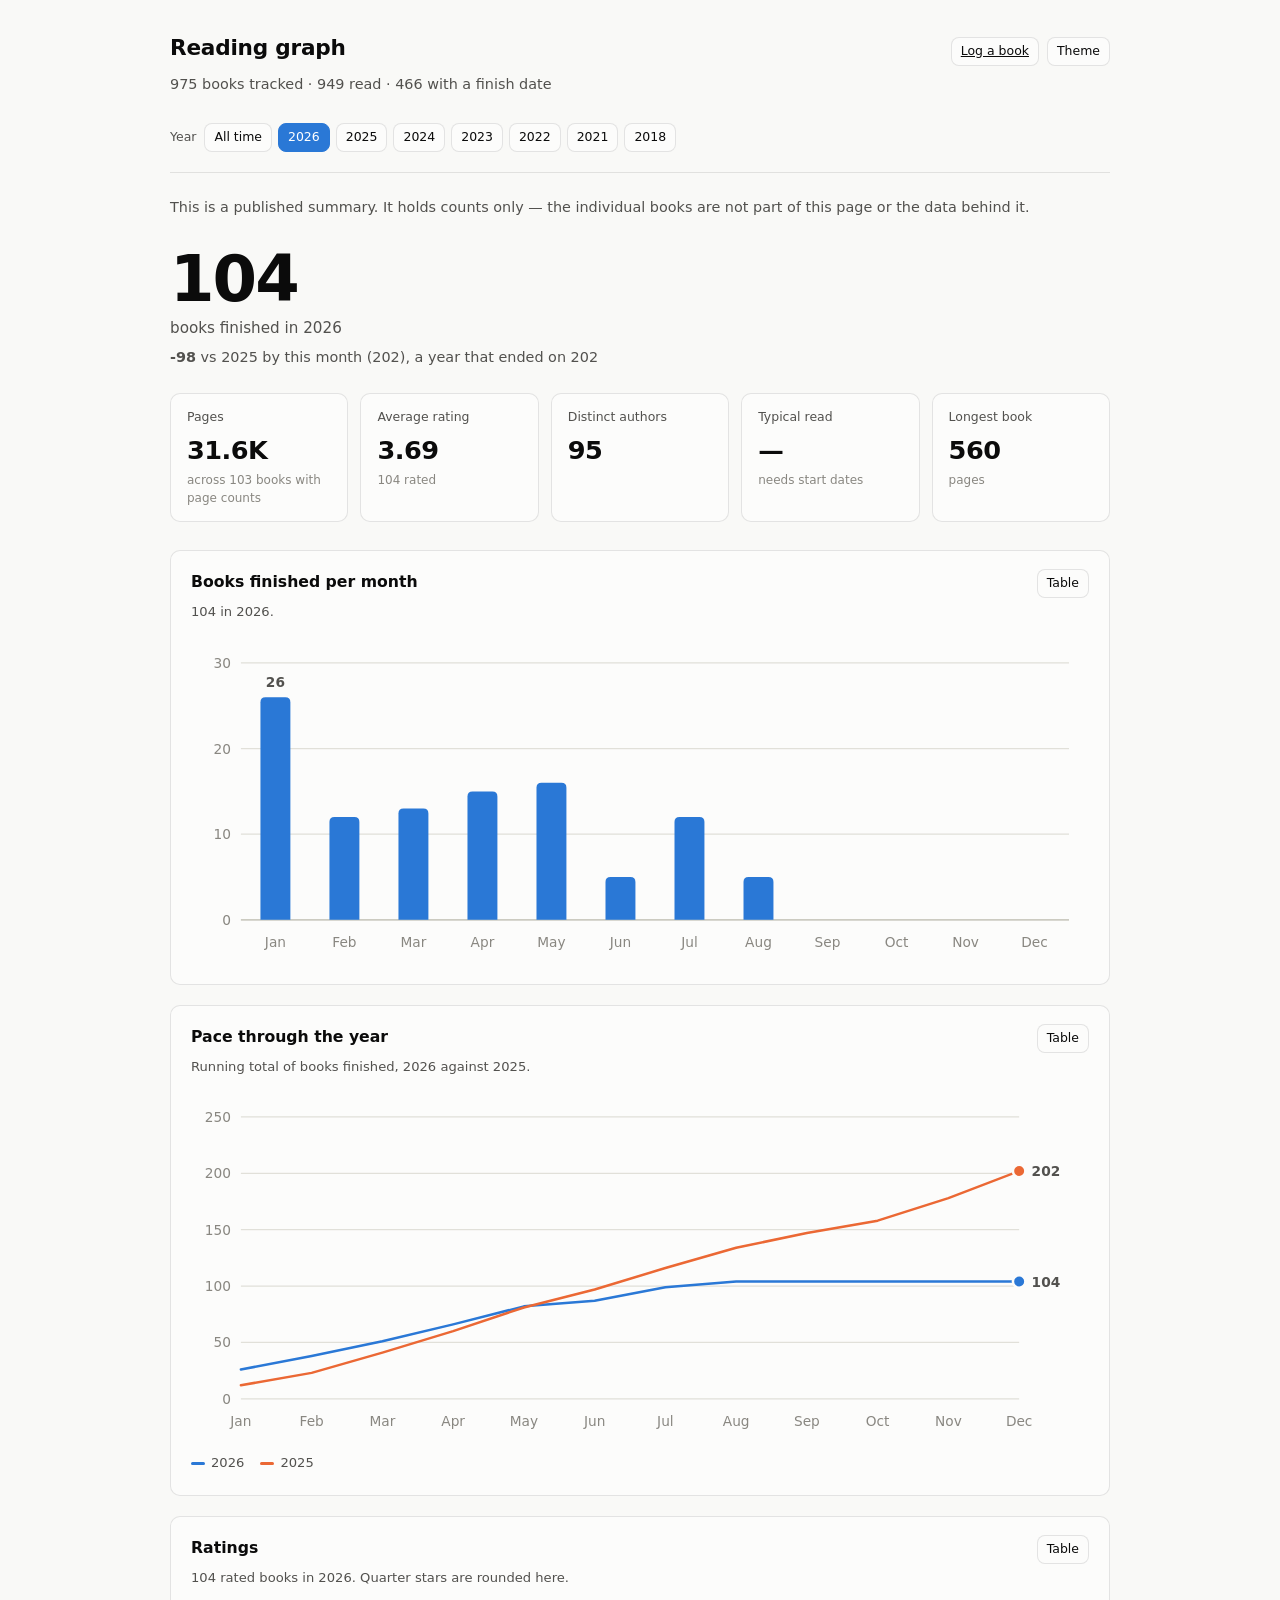
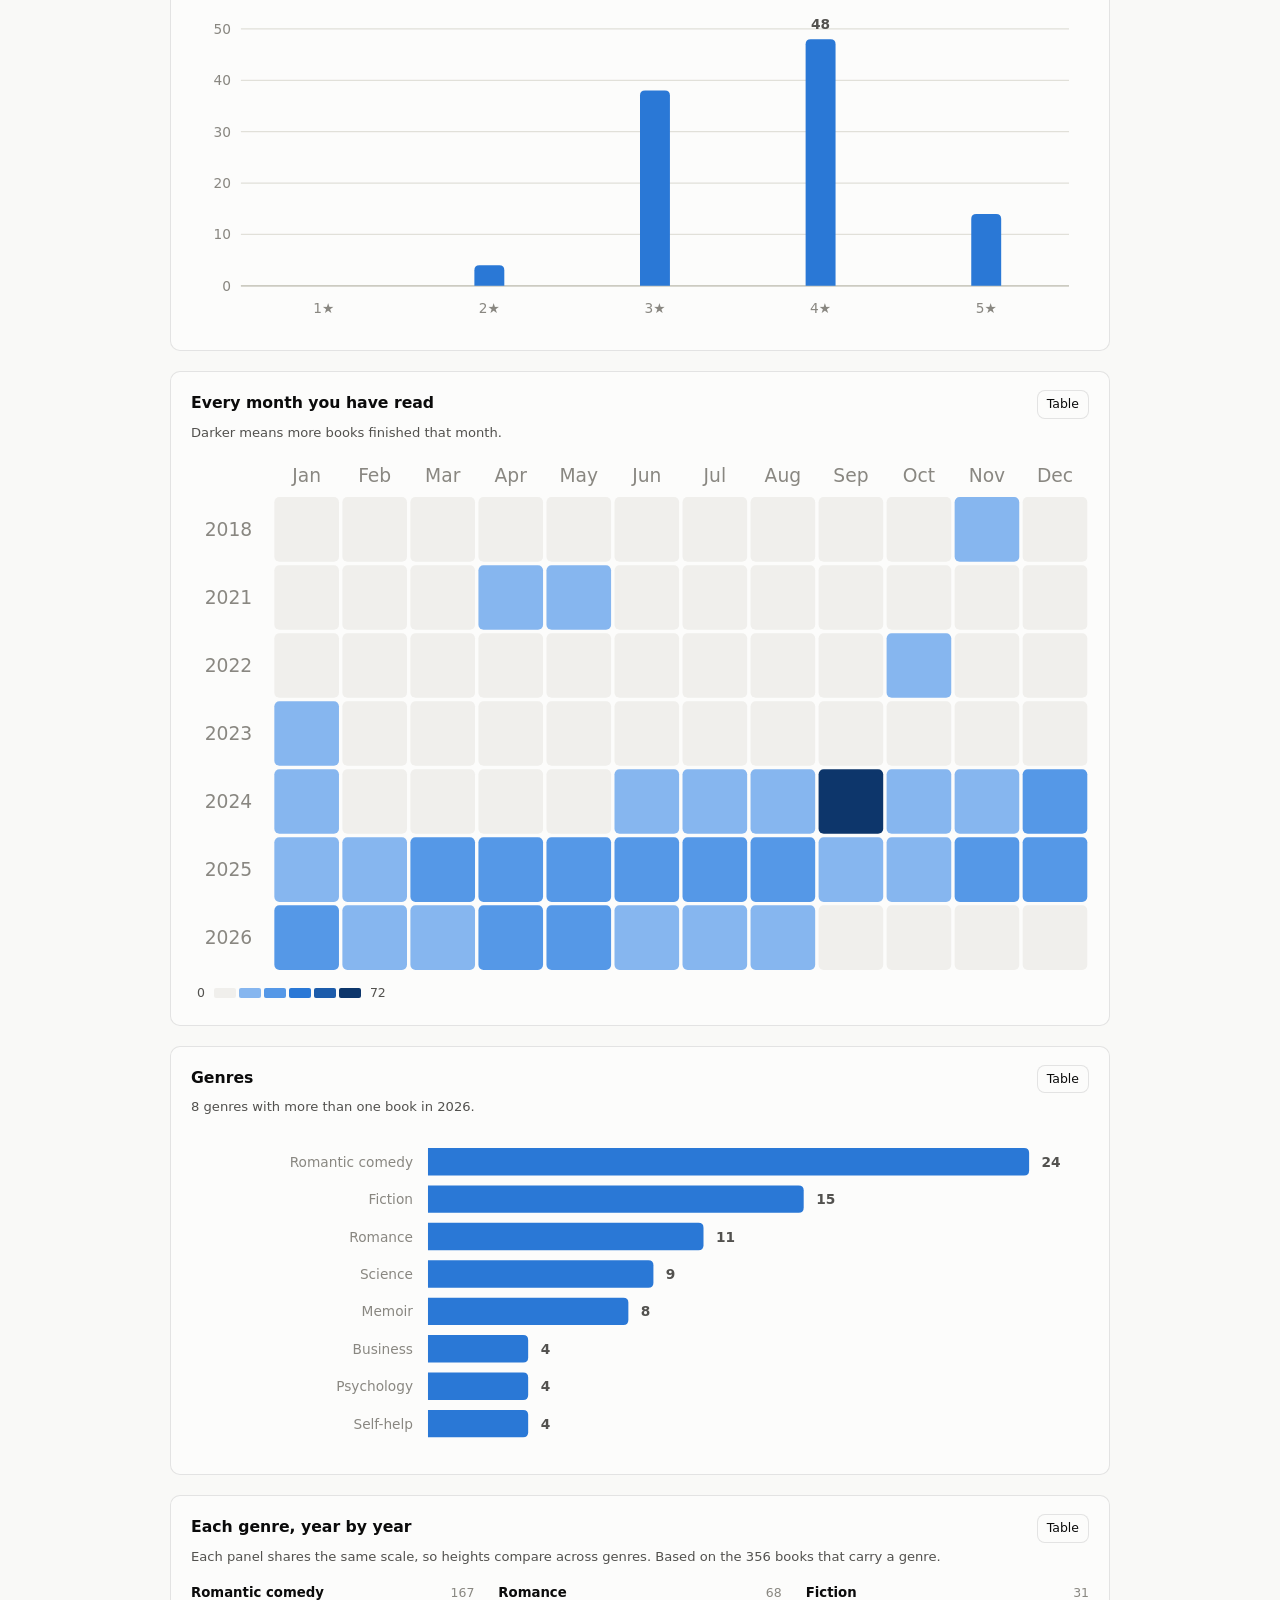
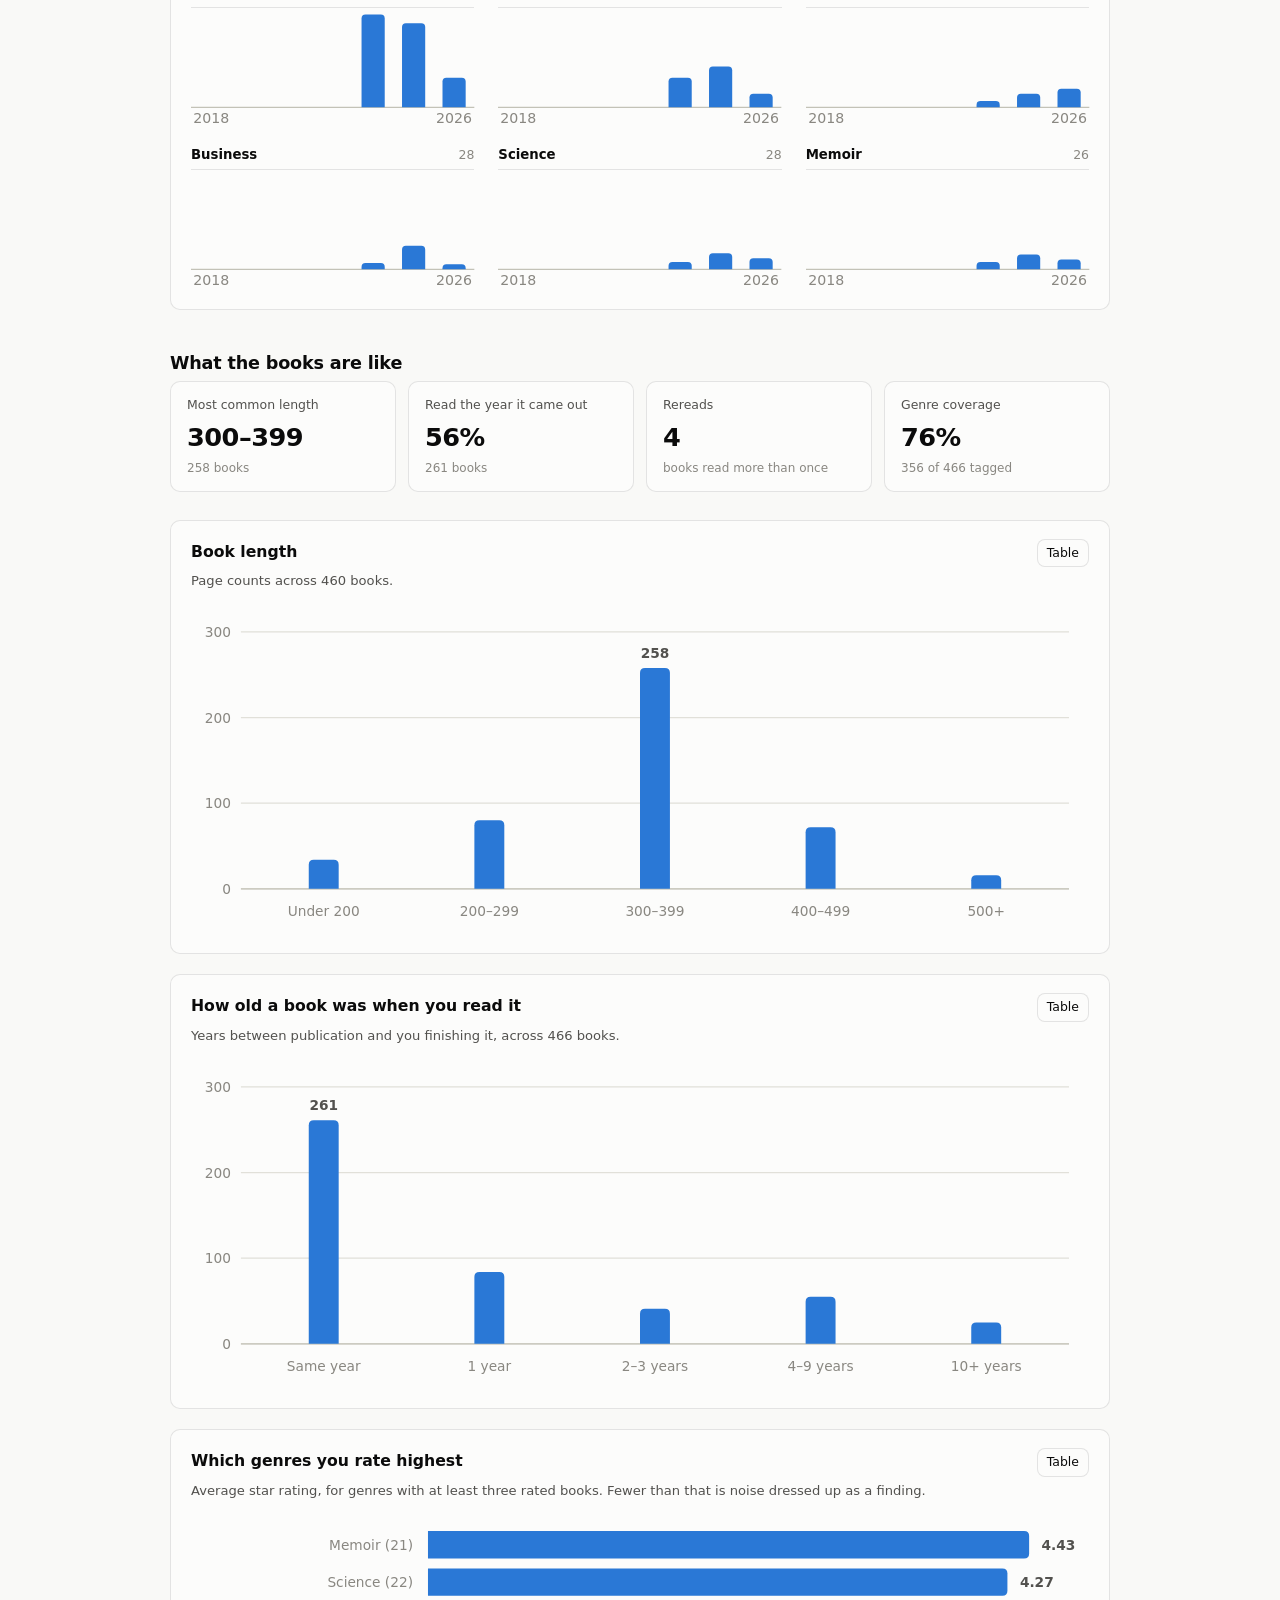
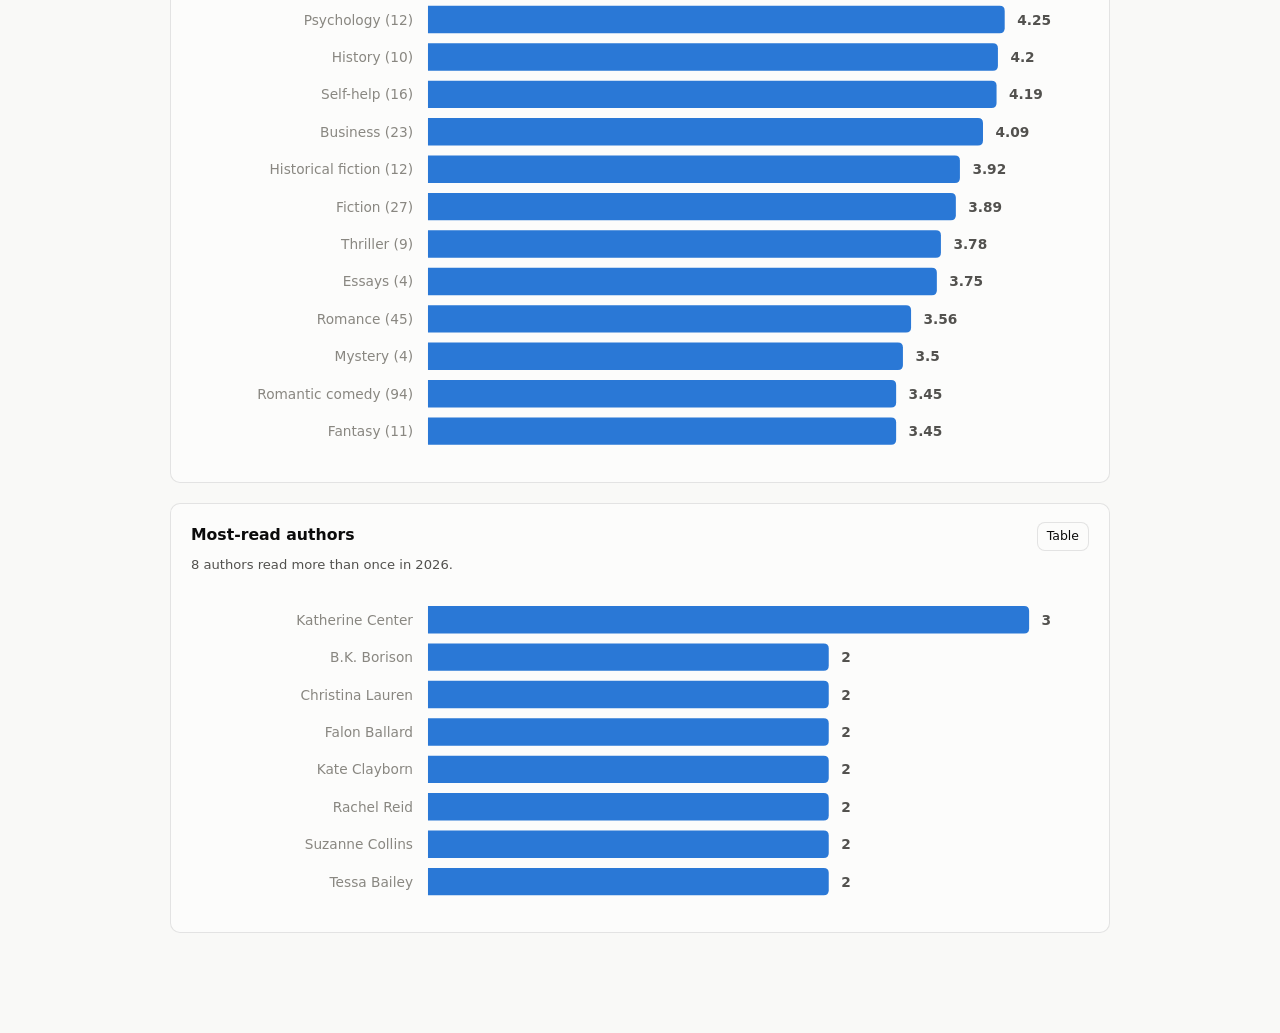
==== index.html @ c607b910 "Reading tracker with Goodreads/StoryGraph CSV round-trip A self-hosted reading graph. Neither Goodre" ====
<!doctype html>
<html lang="en">
<head>
<meta charset="utf-8">
<meta name="viewport" content="width=device-width, initial-scale=1">
<title>Reading graph</title>
<meta name="description" content="A self-hosted reading tracker that imports and exports Goodreads and StoryGraph CSVs.">
<link rel="stylesheet" href="assets/theme.css">
<link rel="stylesheet" href="assets/app.css">
</head>
<body>
<div class="wrap">

  <header class="site-header">
    <h1 class="site-title" id="siteTitle">Reading graph</h1>
    <div class="header-actions">
      <a class="btn btn-small" href="log.html">Log a book</a>
      <button class="btn btn-small" id="themeToggle" type="button" aria-label="Toggle dark mode">Theme</button>
    </div>
  </header>
  <p class="site-sub" id="siteSub">Loading&hellip;</p>

  <div id="banners"></div>

  <!-- One filter row scoping every chart below it. -->
  <div class="filter-row" id="filterRow" hidden>
    <span class="tile-label" style="margin:0">Year</span>
    <span id="yearButtons" style="display:flex;gap:6px;flex-wrap:wrap"></span>
    <span class="spacer"></span>
    <button class="btn btn-small" id="importBtn" type="button">Import CSV</button>
    <button class="btn btn-small" id="exportGr" type="button">Export for Goodreads</button>
    <button class="btn btn-small" id="exportSg" type="button">Export for StoryGraph</button>
    <button class="btn btn-small" id="exportJson" type="button">Download books.json</button>
    <input type="file" id="fileInput" accept=".csv,text/csv" hidden>
  </div>

  <p class="site-sub" id="privacyNote" hidden>
    This is a published summary. It holds counts only &mdash; the individual
    books are not part of this page or the data behind it.
  </p>

  <main id="dashboard" hidden>

    <section class="hero" aria-labelledby="heroLabel">
      <div class="hero-value" id="heroValue">0</div>
      <div class="hero-label" id="heroLabel">books finished</div>
      <div class="hero-delta" id="heroDelta"></div>
    </section>

    <section class="tiles" id="tiles" aria-label="Reading summary"></section>

    <section class="card">
      <div class="card-head">
        <h2 class="card-title" id="monthTitle">Books finished per month</h2>
        <button class="btn btn-small" type="button" data-toggle="month">Table</button>
      </div>
      <p class="card-sub" id="monthSub"></p>
      <div id="monthChart"></div>
      <div id="monthTable" hidden></div>
    </section>

    <section class="card" id="paceCard">
      <div class="card-head">
        <h2 class="card-title">Pace through the year</h2>
        <button class="btn btn-small" type="button" data-toggle="pace">Table</button>
      </div>
      <p class="card-sub" id="paceSub">Running total of books finished, this year against last.</p>
      <div id="paceChart"></div>
      <div class="legend" id="paceLegend"></div>
      <div id="paceTable" hidden></div>
    </section>

    <section class="card">
      <div class="card-head">
        <h2 class="card-title">Ratings</h2>
        <button class="btn btn-small" type="button" data-toggle="rating">Table</button>
      </div>
      <p class="card-sub" id="ratingSub"></p>
      <div id="ratingChart"></div>
      <div id="ratingTable" hidden></div>
    </section>

    <section class="card" id="heatCard">
      <div class="card-head">
        <h2 class="card-title">Every month you have read</h2>
        <button class="btn btn-small" type="button" data-toggle="heat">Table</button>
      </div>
      <p class="card-sub">Darker means more books finished that month.</p>
      <div class="chart-scroll"><div id="heatChart"></div></div>
      <div id="heatLegend"></div>
      <div id="heatTable" hidden></div>
    </section>

    <section class="card" id="genreCard" hidden>
      <div class="card-head">
        <h2 class="card-title">Genres</h2>
        <button class="btn btn-small" type="button" data-toggle="genre">Table</button>
      </div>
      <p class="card-sub" id="genreSub"></p>
      <div id="genreChart"></div>
      <div id="genreTable" hidden></div>
    </section>

    <section class="card" id="trendCard" hidden>
      <div class="card-head">
        <h2 class="card-title">Each genre, year by year</h2>
        <button class="btn btn-small" type="button" data-toggle="trend">Table</button>
      </div>
      <p class="card-sub" id="trendSub"></p>
      <div id="trendChart"></div>
      <div id="trendTable" hidden></div>
    </section>

    <h2 class="section-head">What the books are like</h2>

    <section class="tiles" id="shapeTiles" aria-label="Book characteristics"></section>

    <section class="card" id="lengthCard" hidden>
      <div class="card-head">
        <h2 class="card-title">Book length</h2>
        <button class="btn btn-small" type="button" data-toggle="length">Table</button>
      </div>
      <p class="card-sub" id="lengthSub"></p>
      <div id="lengthChart"></div>
      <div id="lengthTable" hidden></div>
    </section>

    <section class="card" id="ageCard" hidden>
      <div class="card-head">
        <h2 class="card-title">How old a book was when you read it</h2>
        <button class="btn btn-small" type="button" data-toggle="age">Table</button>
      </div>
      <p class="card-sub" id="ageSub"></p>
      <div id="ageChart"></div>
      <div id="ageTable" hidden></div>
    </section>

    <section class="card" id="genreRatingCard" hidden>
      <div class="card-head">
        <h2 class="card-title">Which genres you rate highest</h2>
        <button class="btn btn-small" type="button" data-toggle="genreRating">Table</button>
      </div>
      <p class="card-sub" id="genreRatingSub"></p>
      <div id="genreRatingChart"></div>
      <div id="genreRatingTable" hidden></div>
    </section>

    <section class="card" id="authorCard">
      <div class="card-head">
        <h2 class="card-title">Most-read authors</h2>
        <button class="btn btn-small" type="button" data-toggle="author">Table</button>
      </div>
      <p class="card-sub" id="authorSub"></p>
      <div id="authorChart"></div>
      <div id="authorTable" hidden></div>
    </section>

    <section class="card" id="shelfCard">
      <div class="card-head">
        <h2 class="card-title">The shelf</h2>
      </div>
      <p class="card-sub" id="shelfSub"></p>
      <div class="shelf-controls">
        <label class="sr-only" for="shelfSearch">Search books</label>
        <input type="search" id="shelfSearch" placeholder="Search title, author, tag&hellip;">
        <span id="statusFilters" style="display:flex;gap:6px;flex-wrap:wrap"></span>
      </div>
      <div class="table-wrap" id="shelfTable"></div>
    </section>

  </main>

  <section id="emptyState" class="empty" hidden>
    <h2>No books yet</h2>
    <p>
      Import a Goodreads or StoryGraph CSV export to see your reading graph,
      or <a href="log.html">log a book by hand</a>.
    </p>
    <p class="notes" style="max-width:44ch;margin:14px auto 20px">
      Nothing is uploaded anywhere. The file is parsed in your browser and,
      unless you are running this locally, stays in this browser only.
    </p>
    <div class="dropzone" id="dropzone">
      <button class="btn" id="emptyImportBtn" type="button">Choose a CSV</button>
      <div style="margin-top:10px">or drop the file here</div>
    </div>
    <p style="margin-top:20px">
      <button class="btn btn-small" id="sampleBtn" type="button">Load sample data instead</button>
    </p>
  </section>

</div>

<script type="module" src="assets/js/graph.js"></script>
</body>
</html>
---- assets/theme.css ----
/*
 * Design tokens.
 *
 * Chart colors are roles, never raw hex at the call site, so light and dark
 * swap in one place. The dark column is the same hues re-stepped for the dark
 * surface — not an automatic inversion — and both modes are validated against
 * their own surface (see tests/palette-check.html).
 */

:root {
  color-scheme: light;

  /* Chrome & ink */
  --surface-1: #fcfcfb;
  --page: #f9f9f7;
  --text-primary: #0b0b0b;
  --text-secondary: #52514e;
  --text-muted: #898781;
  --gridline: #e1e0d9;
  --baseline: #c3c2b7;
  --border: rgba(11, 11, 11, 0.1);
  --success: #006300;

  /* Categorical slots, in fixed order. Never reassign by rank. */
  --series-1: #2a78d6;
  --series-2: #eb6834;
  --series-3: #1baf7a;

  /*
   * Sequential blue ramp for magnitude (the year heatmap), light -> dark.
   * seq-0 is the empty cell: a neutral gray, deliberately off-ramp so "no
   * books" never reads as "a few books". seq-1 starts a step in from the
   * lightest blue to stay separable from that gray.
   */
  --seq-0: #f0efec;
  --seq-1: #86b6ef;
  --seq-2: #5598e7;
  --seq-3: #2a78d6;
  --seq-4: #1c5cab;
  --seq-5: #0d366b;

  --radius: 10px;
  --font: system-ui, -apple-system, "Segoe UI", sans-serif;
}

@media (prefers-color-scheme: dark) {
  :root:not([data-theme="light"]) {
    color-scheme: dark;

    --surface-1: #1a1a19;
    --page: #0d0d0d;
    --text-primary: #ffffff;
    --text-secondary: #c3c2b7;
    --text-muted: #898781;
    --gridline: #2c2c2a;
    --baseline: #383835;
    --border: rgba(255, 255, 255, 0.1);
    --success: #0ca30c;

    --series-1: #3987e5;
    --series-2: #d95926;
    --series-3: #199e70;

    --seq-0: #383835;
    --seq-1: #184f95;
    --seq-2: #256abf;
    --seq-3: #3987e5;
    --seq-4: #6da7ec;
    --seq-5: #9ec5f4;
  }
}

:root[data-theme="dark"] {
  color-scheme: dark;

  --surface-1: #1a1a19;
  --page: #0d0d0d;
  --text-primary: #ffffff;
  --text-secondary: #c3c2b7;
  --text-muted: #898781;
  --gridline: #2c2c2a;
  --baseline: #383835;
  --border: rgba(255, 255, 255, 0.1);
  --success: #0ca30c;

  --series-1: #3987e5;
  --series-2: #d95926;
  --series-3: #199e70;

  --seq-0: #383835;
  --seq-1: #184f95;
  --seq-2: #256abf;
  --seq-3: #3987e5;
  --seq-4: #6da7ec;
  --seq-5: #9ec5f4;
}
---- assets/app.css ----
/* Layout and components. Tokens live in theme.css. */

*, *::before, *::after { box-sizing: border-box; }

/*
 * An author `display` rule beats the user-agent style for [hidden], so any
 * flex or grid container below would stay visible when hidden. Every toggle in
 * this app uses the attribute, so make it win everywhere.
 */
[hidden] { display: none !important; }

body {
  margin: 0;
  font-family: var(--font);
  background: var(--page);
  color: var(--text-primary);
  line-height: 1.5;
  -webkit-font-smoothing: antialiased;
}

a { color: var(--series-1); }

.wrap {
  max-width: 980px;
  margin: 0 auto;
  padding: 32px 20px 80px;
}

/* ---------- header ---------- */

.site-header {
  display: flex;
  flex-wrap: wrap;
  align-items: baseline;
  justify-content: space-between;
  gap: 12px;
  margin-bottom: 8px;
}

.site-title {
  font-size: 1.35rem;
  font-weight: 600;
  margin: 0;
  letter-spacing: -0.01em;
}

.site-sub {
  margin: 0 0 28px;
  color: var(--text-secondary);
  font-size: 0.9rem;
}

.header-actions {
  display: flex;
  gap: 8px;
  align-items: center;
}

/* ---------- controls ---------- */

/* One filter row above everything it scopes; never inside a chart card. */
.filter-row {
  display: flex;
  flex-wrap: wrap;
  gap: 8px;
  align-items: center;
  margin-bottom: 24px;
  padding-bottom: 20px;
  border-bottom: 1px solid var(--border);
}

.btn {
  font: inherit;
  font-size: 0.85rem;
  padding: 7px 13px;
  border-radius: 8px;
  border: 1px solid var(--border);
  background: var(--surface-1);
  color: var(--text-primary);
  cursor: pointer;
  transition: background 0.12s ease;
}

.btn:hover { background: var(--gridline); }
.btn:focus-visible { outline: 2px solid var(--series-1); outline-offset: 2px; }

.btn[aria-pressed="true"],
.btn.is-active {
  background: var(--series-1);
  border-color: var(--series-1);
  color: #fff;
}

.btn-small { font-size: 0.78rem; padding: 4px 9px; }

.spacer { flex: 1 1 auto; }

/* ---------- hero + stat tiles ---------- */

.hero {
  margin-bottom: 24px;
}

.hero-value {
  /* Proportional figures: tabular-nums makes a large number look loose. */
  font-size: 4rem;
  font-weight: 600;
  line-height: 1;
  letter-spacing: -0.03em;
}

.hero-label {
  color: var(--text-secondary);
  font-size: 0.95rem;
  margin-top: 6px;
}

.hero-delta { font-size: 0.9rem; margin-top: 8px; color: var(--text-secondary); }
.hero-delta .up { color: var(--success); font-weight: 600; }
.hero-delta .down { color: var(--text-secondary); font-weight: 600; }

.tiles {
  display: grid;
  grid-template-columns: repeat(auto-fit, minmax(150px, 1fr));
  gap: 12px;
  margin-bottom: 28px;
}

.tile {
  background: var(--surface-1);
  border: 1px solid var(--border);
  border-radius: var(--radius);
  padding: 14px 16px;
}

.tile-label {
  font-size: 0.78rem;
  color: var(--text-secondary);
  margin-bottom: 4px;
}

.tile-value {
  font-size: 1.6rem;
  font-weight: 600;
  letter-spacing: -0.02em;
}

.tile-note { font-size: 0.75rem; color: var(--text-muted); margin-top: 2px; }

/* ---------- chart cards ---------- */

.card {
  background: var(--surface-1);
  border: 1px solid var(--border);
  border-radius: var(--radius);
  padding: 18px 20px 22px;
  margin-bottom: 20px;
}

.card-head {
  display: flex;
  align-items: baseline;
  justify-content: space-between;
  gap: 12px;
  margin-bottom: 4px;
}

.card-title { font-size: 0.98rem; font-weight: 600; margin: 0; }
.card-sub { font-size: 0.82rem; color: var(--text-secondary); margin: 0 0 16px; }

/* Let the card grow with its content so the x-axis band is never cut off. */
.chart-svg { width: 100%; height: auto; display: block; overflow: visible; }

.chart-scroll { overflow-x: auto; }

.legend {
  display: flex;
  gap: 16px;
  flex-wrap: wrap;
  margin-top: 12px;
  font-size: 0.82rem;
  color: var(--text-secondary);
}

.legend-item { display: flex; align-items: center; gap: 6px; }

.legend-key {
  width: 14px; height: 3px; border-radius: 2px; display: inline-block;
}

.ramp-legend {
  display: flex; align-items: center; gap: 3px;
  margin-top: 12px; font-size: 0.78rem; color: var(--text-secondary);
}

.ramp-swatch { width: 22px; height: 10px; border-radius: 2px; display: inline-block; }
.ramp-end { margin: 0 6px; }

/* SVG text always wears text tokens, never a series color. */
.axis-text {
  fill: var(--text-muted);
  font-size: 11px;
  font-family: var(--font);
  font-variant-numeric: tabular-nums;
}

.value-label {
  fill: var(--text-secondary);
  font-size: 11px;
  font-weight: 600;
  font-family: var(--font);
}

.hit { cursor: default; }
.hit:focus-visible { outline: 2px solid var(--series-1); outline-offset: -2px; }

/* ---------- tooltip ---------- */

.chart-tooltip {
  position: fixed;
  z-index: 50;
  pointer-events: none;
  background: var(--surface-1);
  color: var(--text-primary);
  border: 1px solid var(--border);
  border-radius: 8px;
  padding: 8px 11px;
  font-size: 0.8rem;
  line-height: 1.45;
  box-shadow: 0 4px 16px rgba(0, 0, 0, 0.14);
  max-width: 260px;
}

.chart-tooltip .key {
  display: inline-block;
  width: 9px; height: 9px;
  border-radius: 2px;
  margin-right: 6px;
}

/* ---------- tables ---------- */

.table-wrap { overflow-x: auto; margin-top: 14px; }

table.data {
  width: 100%;
  border-collapse: collapse;
  font-size: 0.84rem;
}

table.data th,
table.data td {
  text-align: left;
  padding: 8px 10px;
  border-bottom: 1px solid var(--border);
  vertical-align: top;
}

table.data th {
  font-weight: 600;
  color: var(--text-secondary);
  font-size: 0.78rem;
  white-space: nowrap;
}

table.data td.num,
table.data th.num {
  text-align: right;
  font-variant-numeric: tabular-nums;
  white-space: nowrap;
}

table.data tbody tr:hover { background: var(--page); }

.muted { color: var(--text-muted); }
.notes { color: var(--text-secondary); font-size: 0.8rem; }

/* ---------- shelf ---------- */

.shelf-controls {
  display: flex; flex-wrap: wrap; gap: 8px; align-items: center;
  margin-bottom: 4px;
}

.shelf-controls input[type="search"],
.field input, .field select, .field textarea {
  font: inherit;
  font-size: 0.85rem;
  padding: 7px 10px;
  border-radius: 8px;
  border: 1px solid var(--border);
  background: var(--page);
  color: var(--text-primary);
  width: 100%;
}

.shelf-controls input[type="search"] { width: 220px; }

.pill {
  display: inline-block;
  font-size: 0.72rem;
  padding: 2px 8px;
  border-radius: 999px;
  border: 1px solid var(--border);
  color: var(--text-secondary);
  white-space: nowrap;
}

/* ---------- forms ---------- */

.field { margin-bottom: 14px; }

.field label {
  display: block;
  font-size: 0.8rem;
  font-weight: 600;
  color: var(--text-secondary);
  margin-bottom: 5px;
}

.field-hint { font-size: 0.75rem; color: var(--text-muted); margin-top: 4px; }

.field-row {
  display: grid;
  grid-template-columns: repeat(auto-fit, minmax(150px, 1fr));
  gap: 0 14px;
}

.field textarea { min-height: 90px; resize: vertical; }

.checkbox-row { display: flex; align-items: center; gap: 8px; }
.checkbox-row input { width: auto; }

/* ---------- banners ---------- */

.banner {
  border: 1px solid var(--border);
  border-left: 3px solid var(--series-1);
  background: var(--surface-1);
  border-radius: var(--radius);
  padding: 12px 16px;
  margin-bottom: 20px;
  font-size: 0.85rem;
  display: flex;
  flex-wrap: wrap;
  gap: 10px;
  align-items: center;
}

.banner .spacer { flex: 1 1 auto; }
.banner.warn { border-left-color: var(--series-2); }

.dropzone {
  border: 1px dashed var(--baseline);
  border-radius: var(--radius);
  padding: 26px 18px;
  text-align: center;
  color: var(--text-secondary);
  font-size: 0.87rem;
  transition: background 0.12s ease, border-color 0.12s ease;
}

.dropzone.dragover {
  border-color: var(--series-1);
  background: var(--page);
}

.empty {
  text-align: center;
  padding: 48px 20px;
  color: var(--text-secondary);
}

.empty h2 { font-size: 1.05rem; margin: 0 0 8px; color: var(--text-primary); }

.sr-only {
  position: absolute; width: 1px; height: 1px;
  padding: 0; margin: -1px; overflow: hidden;
  clip: rect(0 0 0 0); white-space: nowrap; border: 0;
}

@media (max-width: 620px) {
  .hero-value { font-size: 3rem; }
  .wrap { padding: 20px 14px 60px; }
}

/* ---------- section headings ---------- */

.section-head {
  font-size: 1.1rem;
  font-weight: 600;
  margin: 40px 0 4px;
  letter-spacing: -0.01em;
}

.section-sub {
  margin: 0 0 18px;
  color: var(--text-secondary);
  font-size: 0.87rem;
  max-width: 62ch;
}

/* ---------- small multiples ---------- */

.multiples {
  display: grid;
  grid-template-columns: repeat(auto-fit, minmax(210px, 1fr));
  gap: 20px 24px;
  margin-top: 6px;
}

.multiple-head {
  display: flex;
  align-items: baseline;
  justify-content: space-between;
  gap: 8px;
  margin-bottom: 4px;
  border-bottom: 1px solid var(--border);
  padding-bottom: 4px;
}

.multiple-name {
  font-size: 0.83rem;
  font-weight: 600;
  color: var(--text-primary);
}

.multiple-total {
  font-size: 0.78rem;
  color: var(--text-muted);
  font-variant-numeric: tabular-nums;
}

/* ---------- spotlight ---------- */

.spotlight-note {
  font-size: 0.8rem;
  color: var(--text-secondary);
  background: var(--page);
  border-left: 3px solid var(--series-1);
  border-radius: 6px;
  padding: 10px 14px;
  margin: 0 0 14px;
}

/* ---------- disclosure ---------- */

.disclosure > summary {
  cursor: pointer;
  list-style: none;
  display: flex;
  align-items: baseline;
  gap: 10px;
  flex-wrap: wrap;
}

/* Replace the default triangle with one that follows the open state, so the
   control reads the same in every browser. */
.disclosure > summary::-webkit-details-marker { display: none; }

.disclosure > summary::before {
  content: "";
  flex: none;
  width: 0;
  height: 0;
  border-left: 5px solid var(--text-muted);
  border-top: 4px solid transparent;
  border-bottom: 4px solid transparent;
  transform: translateY(-1px);
  transition: transform 0.12s ease;
}

.disclosure[open] > summary::before {
  transform: rotate(90deg) translateX(-1px);
}

.disclosure > summary:focus-visible {
  outline: 2px solid var(--series-1);
  outline-offset: 3px;
  border-radius: 4px;
}

.disclosure-title { font-size: 0.98rem; font-weight: 600; }
.disclosure-sub { font-size: 0.82rem; color: var(--text-secondary); }

.disclosure[open] > summary { margin-bottom: 2px; }
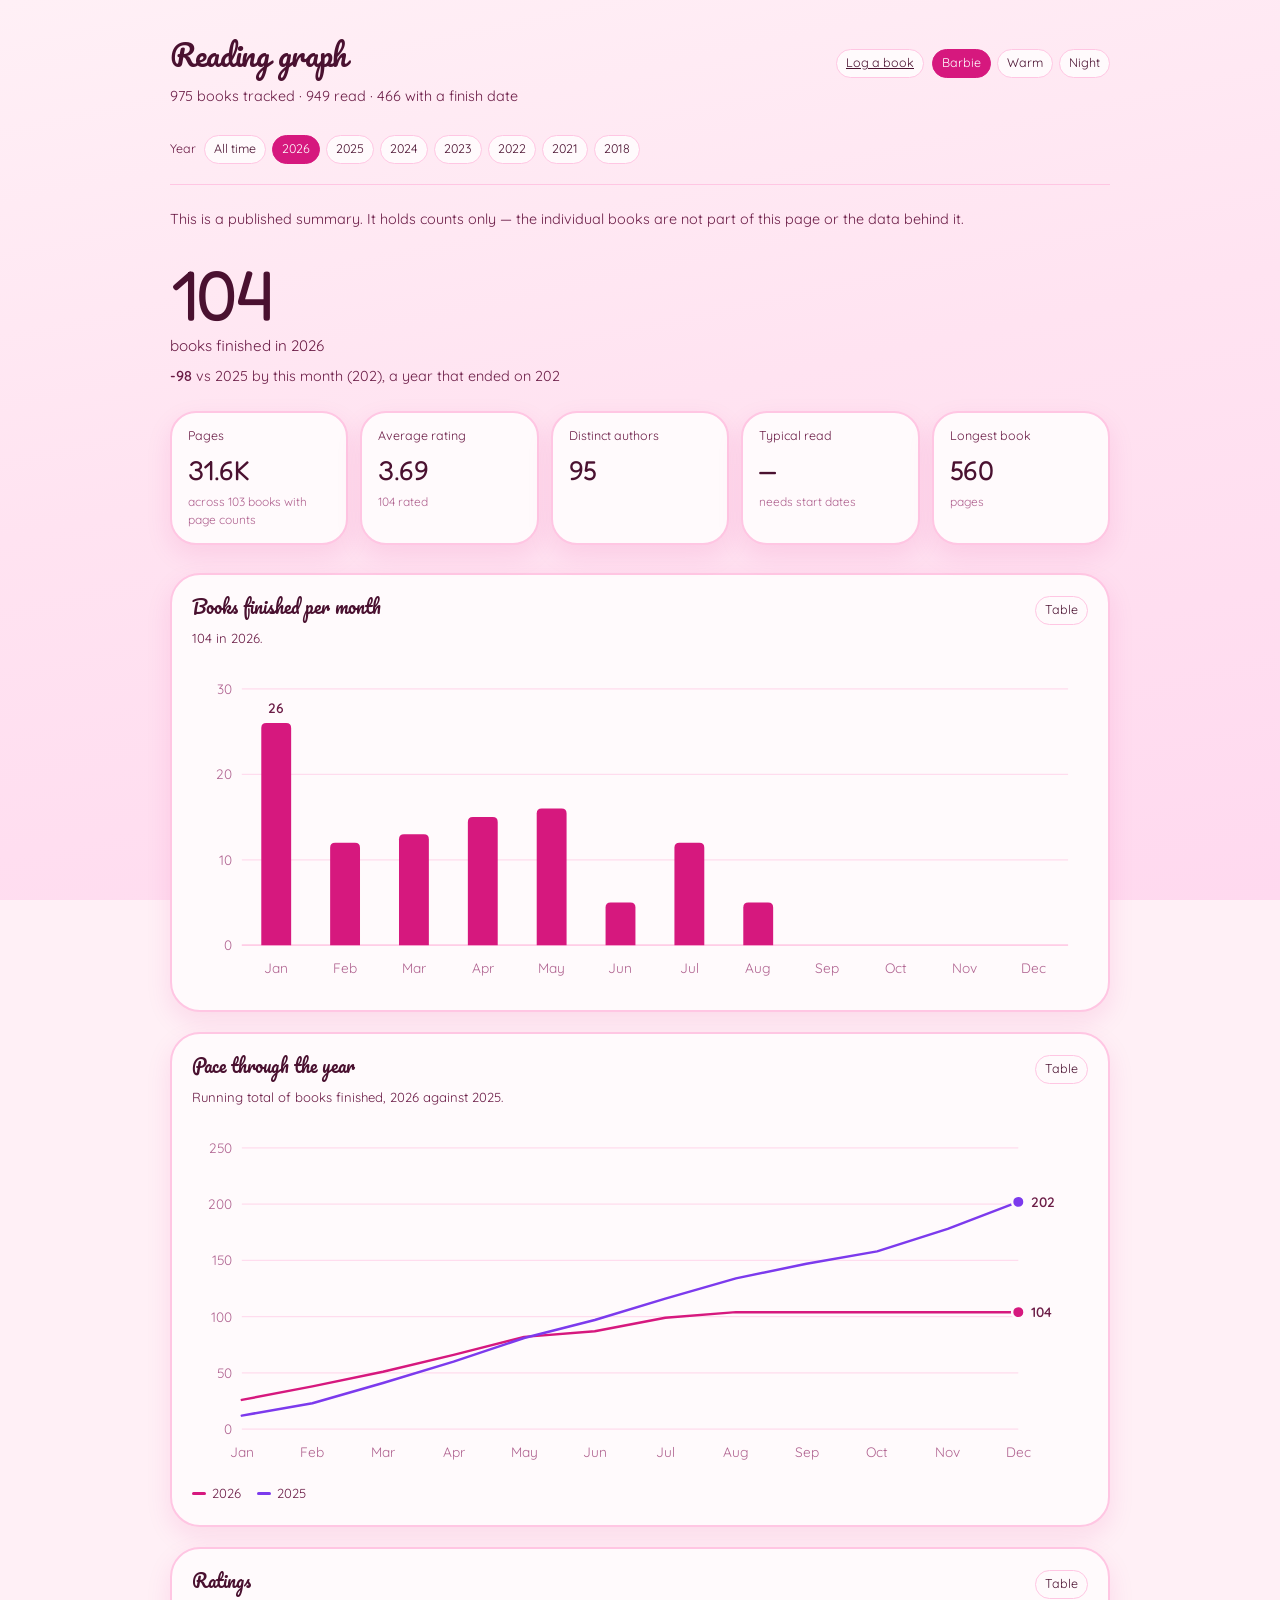
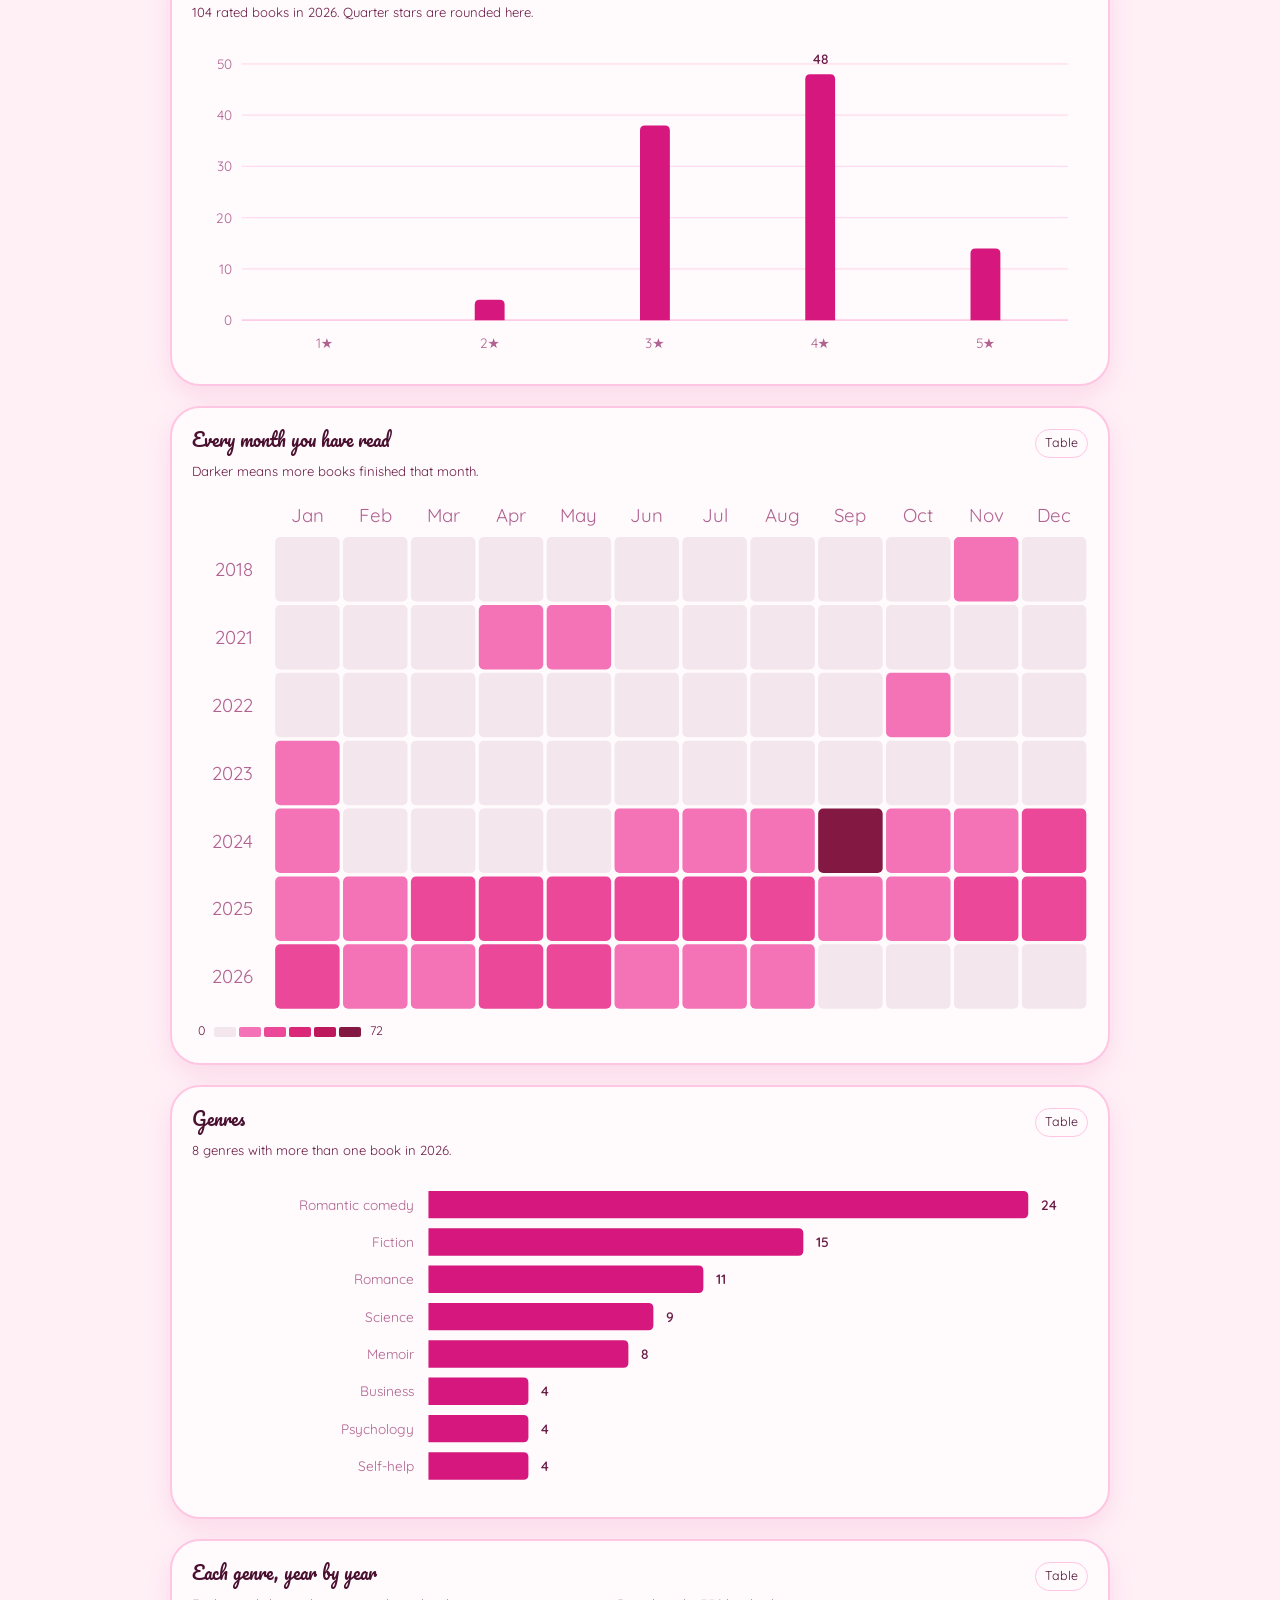
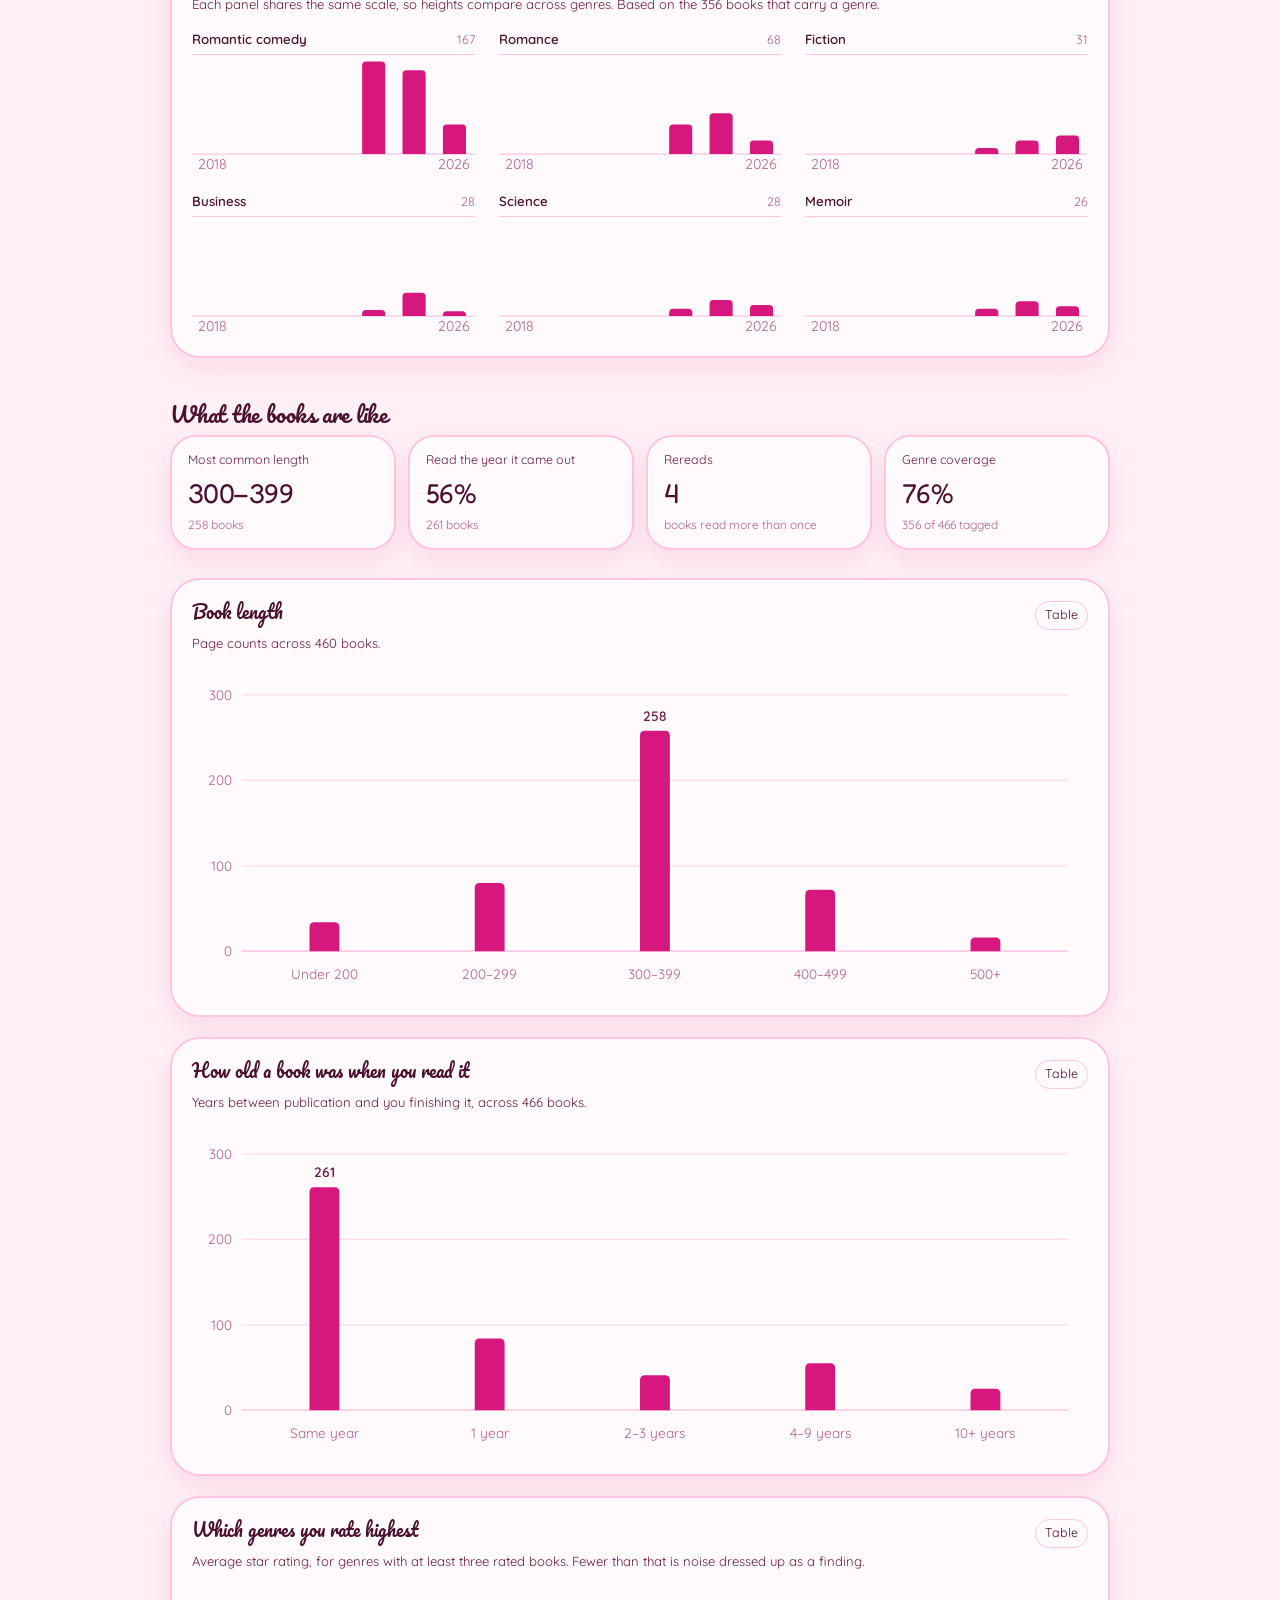
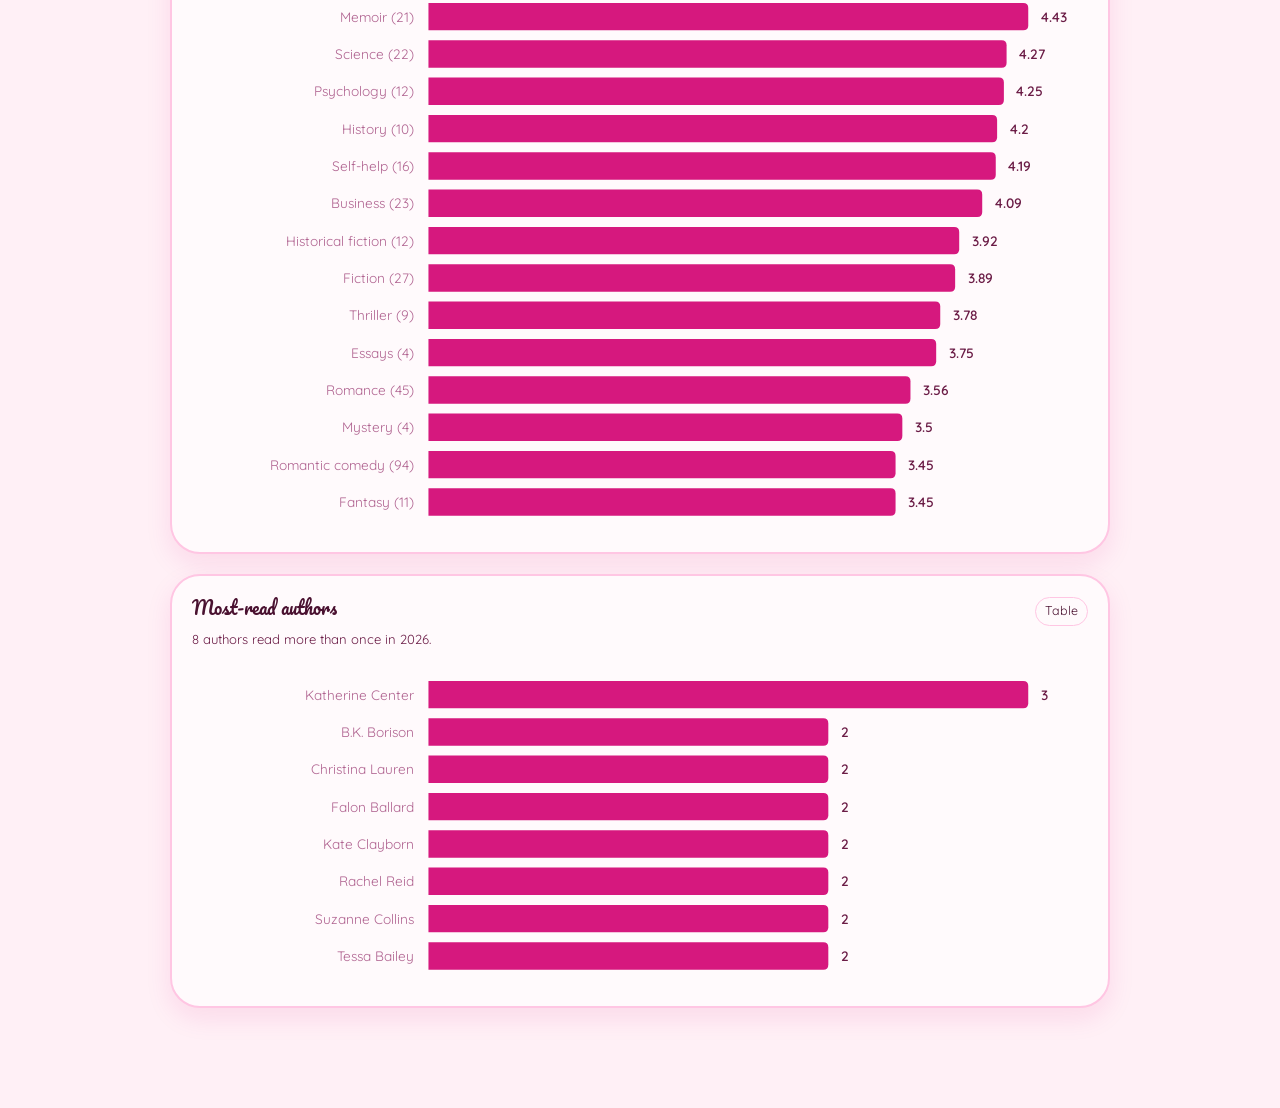
==== commit 73c804b3: "Make the look a theme, and check every theme's colours The visual design was scattered through the s" ====
--- a/index.html
+++ b/index.html
@@ -5,6 +5,9 @@
 <meta name="viewport" content="width=device-width, initial-scale=1">
 <title>Reading graph</title>
 <meta name="description" content="A self-hosted reading tracker that imports and exports Goodreads and StoryGraph CSVs.">
+<link rel="preconnect" href="https://fonts.googleapis.com">
+<link rel="preconnect" href="https://fonts.gstatic.com" crossorigin>
+<link rel="stylesheet" href="https://fonts.googleapis.com/css2?family=Pacifico&family=Fredoka:wght@400;500;600&family=Quicksand:wght@400;500;600;700&family=Newsreader:opsz,wght@6..72,300;6..72,400;6..72,500&family=Karla:wght@400;500;600&display=swap">
 <link rel="stylesheet" href="assets/theme.css">
 <link rel="stylesheet" href="assets/app.css">
 </head>
@@ -15,7 +18,7 @@
     <h1 class="site-title" id="siteTitle">Reading graph</h1>
     <div class="header-actions">
       <a class="btn btn-small" href="log.html">Log a book</a>
-      <button class="btn btn-small" id="themeToggle" type="button" aria-label="Toggle dark mode">Theme</button>
+      <span id="themePicker" style="display:flex;gap:6px"></span>
     </div>
   </header>
   <p class="site-sub" id="siteSub">Loading&hellip;</p>
--- a/assets/theme.css
+++ b/assets/theme.css
@@ -1,96 +1,182 @@
 /*
- * Design tokens.
+ * Design tokens, in three themes.
  *
- * Chart colors are roles, never raw hex at the call site, so light and dark
- * swap in one place. The dark column is the same hues re-stepped for the dark
- * surface — not an automatic inversion — and both modes are validated against
- * their own surface (see tests/palette-check.html).
+ * Everything visual lives here: colours, type, radii, the shape of a bar. A
+ * look changes by editing this file; nothing in the charts or the controllers
+ * needs to know which theme is on.
+ *
+ * The chart colours are not decoration and are not chosen by eye. Each theme's
+ * series colours and heatmap ramp are checked against that theme's own surface
+ * for colour-blind separation and contrast — see assets/js/palette.js, run by
+ * tests.html. A theme that fails those checks fails the test run.
  */
 
-:root {
+:root,
+:root[data-theme="barbie"] {
   color-scheme: light;
 
-  /* Chrome & ink */
-  --surface-1: #fcfcfb;
-  --page: #f9f9f7;
-  --text-primary: #0b0b0b;
-  --text-secondary: #52514e;
-  --text-muted: #898781;
-  --gridline: #e1e0d9;
-  --baseline: #c3c2b7;
-  --border: rgba(11, 11, 11, 0.1);
+  --font-display: Pacifico, 'Brush Script MT', cursive;
+  --font-figure: Fredoka, 'Trebuchet MS', sans-serif;
+  --font: Quicksand, 'Trebuchet MS', system-ui, sans-serif;
+
+  --page: #fff0f6;
+  --page-image: linear-gradient(168deg, #fff0f6 0%, #ffe3f1 46%, #ffd9ef 100%);
+  --surface-1: #fffafc;
+  --text-primary: #4a1130;
+  --text-secondary: #6b1c46;
+  --text-muted: #b06390;
+  --gridline: #ffdcee;
+  --baseline: #ffc6e3;
+  --border: #ffc6e3;
+  --success: #0f766e;
+  --accent: #d6187e;
+
+  /* Categorical: magenta against violet. Passes both colour-blind checks and
+     3:1 contrast on the pink surface. */
+  --series-1: #d6187e;
+  --series-2: #7c3aed;
+  --series-3: #0f766e;
+
+  /* seq-0 is the empty cell: off-ramp on purpose, so "no books" cannot be
+     mistaken for "a few books". */
+  --seq-0: #f3e6ec;
+  --seq-1: #f472b6;
+  --seq-2: #ec4899;
+  --seq-3: #db2777;
+  --seq-4: #be185d;
+  --seq-5: #831843;
+
+  --radius: 26px;
+  --card-radius: 30px;
+  --card-border: 2px solid var(--border);
+  --card-shadow: 0 10px 26px rgba(214, 24, 126, 0.10);
+  --bar-radius: 999px 999px 6px 6px;
+  --bar-fill: linear-gradient(180deg, #f472b6, #d6187e);
+  --cell-radius: 7px;
+  --control-radius: 999px;
+  --heading-weight: 400;
+  --playful: 1;
+}
+
+:root[data-theme="warm"] {
+  color-scheme: light;
+
+  --font-display: Newsreader, Georgia, serif;
+  --font-figure: Newsreader, Georgia, serif;
+  --font: Karla, 'Helvetica Neue', system-ui, sans-serif;
+
+  --page: #faf7f2;
+  --page-image: none;
+  --surface-1: #fffdf8;
+  --text-primary: #241f1a;
+  --text-secondary: #4f463d;
+  --text-muted: #8a7f72;
+  --gridline: #ece5d9;
+  --baseline: #d8cfc2;
+  --border: #e2dbd0;
   --success: #006300;
+  --accent: #8d400c;
 
-  /* Categorical slots, in fixed order. Never reassign by rank. */
   --series-1: #2a78d6;
   --series-2: #eb6834;
   --series-3: #1baf7a;
 
-  /*
-   * Sequential blue ramp for magnitude (the year heatmap), light -> dark.
-   * seq-0 is the empty cell: a neutral gray, deliberately off-ramp so "no
-   * books" never reads as "a few books". seq-1 starts a step in from the
-   * lightest blue to stay separable from that gray.
-   */
-  --seq-0: #f0efec;
-  --seq-1: #86b6ef;
-  --seq-2: #5598e7;
-  --seq-3: #2a78d6;
-  --seq-4: #1c5cab;
+  --seq-0: #ece5d9;
+  --seq-1: #6da7ec;
+  --seq-2: #3987e5;
+  --seq-3: #256abf;
+  --seq-4: #184f95;
   --seq-5: #0d366b;
 
   --radius: 10px;
-  --font: system-ui, -apple-system, "Segoe UI", sans-serif;
+  --card-radius: 12px;
+  --card-border: 1px solid var(--border);
+  --card-shadow: none;
+  --bar-radius: 4px 4px 0 0;
+  --bar-fill: var(--series-1);
+  --cell-radius: 3px;
+  --control-radius: 8px;
+  --heading-weight: 400;
+  --playful: 0;
 }
 
+:root[data-theme="night"] {
+  color-scheme: dark;
+
+  --font-display: Newsreader, Georgia, serif;
+  --font-figure: Newsreader, Georgia, serif;
+  --font: Karla, 'Helvetica Neue', system-ui, sans-serif;
+
+  --page: #16130f;
+  --page-image: none;
+  --surface-1: #1c1917;
+  --text-primary: #f4efe7;
+  --text-secondary: #cdc3b6;
+  --text-muted: #8f8478;
+  --gridline: #2a231d;
+  --baseline: #3d342b;
+  --border: #332c25;
+  --success: #0ca30c;
+  --accent: #f0a875;
+
+  --series-1: #3987e5;
+  --series-2: #d95926;
+  --series-3: #199e70;
+
+  --seq-0: #241f1a;
+  --seq-1: #184f95;
+  --seq-2: #256abf;
+  --seq-3: #3987e5;
+  --seq-4: #6da7ec;
+  --seq-5: #9ec5f4;
+
+  --radius: 10px;
+  --card-radius: 12px;
+  --card-border: 1px solid var(--border);
+  --card-shadow: none;
+  --bar-radius: 4px 4px 0 0;
+  --bar-fill: var(--series-1);
+  --cell-radius: 3px;
+  --control-radius: 8px;
+  --heading-weight: 400;
+  --playful: 0;
+}
+
+/* No stored choice and a dark OS means night rather than a bright pink page. */
 @media (prefers-color-scheme: dark) {
-  :root:not([data-theme="light"]) {
+  :root:not([data-theme]) {
     color-scheme: dark;
-
-    --surface-1: #1a1a19;
-    --page: #0d0d0d;
-    --text-primary: #ffffff;
-    --text-secondary: #c3c2b7;
-    --text-muted: #898781;
-    --gridline: #2c2c2a;
-    --baseline: #383835;
-    --border: rgba(255, 255, 255, 0.1);
+    --font-display: Newsreader, Georgia, serif;
+    --font-figure: Newsreader, Georgia, serif;
+    --font: Karla, 'Helvetica Neue', system-ui, sans-serif;
+    --page: #16130f;
+    --page-image: none;
+    --surface-1: #1c1917;
+    --text-primary: #f4efe7;
+    --text-secondary: #cdc3b6;
+    --text-muted: #8f8478;
+    --gridline: #2a231d;
+    --baseline: #3d342b;
+    --border: #332c25;
     --success: #0ca30c;
-
+    --accent: #f0a875;
     --series-1: #3987e5;
     --series-2: #d95926;
     --series-3: #199e70;
-
-    --seq-0: #383835;
+    --seq-0: #241f1a;
     --seq-1: #184f95;
     --seq-2: #256abf;
     --seq-3: #3987e5;
     --seq-4: #6da7ec;
     --seq-5: #9ec5f4;
+    --radius: 10px;
+    --card-radius: 12px;
+    --card-border: 1px solid var(--border);
+    --card-shadow: none;
+    --bar-radius: 4px 4px 0 0;
+    --bar-fill: var(--series-1);
+    --cell-radius: 3px;
+    --control-radius: 8px;
+    --playful: 0;
   }
 }
-
-:root[data-theme="dark"] {
-  color-scheme: dark;
-
-  --surface-1: #1a1a19;
-  --page: #0d0d0d;
-  --text-primary: #ffffff;
-  --text-secondary: #c3c2b7;
-  --text-muted: #898781;
-  --gridline: #2c2c2a;
-  --baseline: #383835;
-  --border: rgba(255, 255, 255, 0.1);
-  --success: #0ca30c;
-
-  --series-1: #3987e5;
-  --series-2: #d95926;
-  --series-3: #199e70;
-
-  --seq-0: #383835;
-  --seq-1: #184f95;
-  --seq-2: #256abf;
-  --seq-3: #3987e5;
-  --seq-4: #6da7ec;
-  --seq-5: #9ec5f4;
-}
--- a/assets/app.css
+++ b/assets/app.css
@@ -13,12 +13,14 @@
   margin: 0;
   font-family: var(--font);
   background: var(--page);
+  background-image: var(--page-image, none);
+  background-attachment: fixed;
   color: var(--text-primary);
   line-height: 1.5;
   -webkit-font-smoothing: antialiased;
 }
 
-a { color: var(--series-1); }
+a { color: var(--accent); }
 
 .wrap {
   max-width: 980px;
@@ -38,8 +40,9 @@
 }
 
 .site-title {
-  font-size: 1.35rem;
-  font-weight: 600;
+  font-family: var(--font-display);
+  font-size: 1.9rem;
+  font-weight: var(--heading-weight, 600);
   margin: 0;
   letter-spacing: -0.01em;
 }
@@ -73,7 +76,7 @@
   font: inherit;
   font-size: 0.85rem;
   padding: 7px 13px;
-  border-radius: 8px;
+  border-radius: var(--control-radius);
   border: 1px solid var(--border);
   background: var(--surface-1);
   color: var(--text-primary);
@@ -86,8 +89,8 @@
 
 .btn[aria-pressed="true"],
 .btn.is-active {
-  background: var(--series-1);
-  border-color: var(--series-1);
+  background: var(--accent);
+  border-color: var(--accent);
   color: #fff;
 }
 
@@ -103,8 +106,9 @@
 
 .hero-value {
   /* Proportional figures: tabular-nums makes a large number look loose. */
-  font-size: 4rem;
-  font-weight: 600;
+  font-family: var(--font-figure);
+  font-size: 4.4rem;
+  font-weight: var(--heading-weight, 600);
   line-height: 1;
   letter-spacing: -0.03em;
 }
@@ -128,8 +132,9 @@
 
 .tile {
   background: var(--surface-1);
-  border: 1px solid var(--border);
+  border: var(--card-border);
   border-radius: var(--radius);
+  box-shadow: var(--card-shadow);
   padding: 14px 16px;
 }
 
@@ -140,8 +145,9 @@
 }
 
 .tile-value {
-  font-size: 1.6rem;
-  font-weight: 600;
+  font-family: var(--font-figure);
+  font-size: 1.7rem;
+  font-weight: var(--heading-weight, 600);
   letter-spacing: -0.02em;
 }
 
@@ -151,8 +157,9 @@
 
 .card {
   background: var(--surface-1);
-  border: 1px solid var(--border);
-  border-radius: var(--radius);
+  border: var(--card-border);
+  border-radius: var(--card-radius);
+  box-shadow: var(--card-shadow);
   padding: 18px 20px 22px;
   margin-bottom: 20px;
 }
@@ -165,7 +172,12 @@
   margin-bottom: 4px;
 }
 
-.card-title { font-size: 0.98rem; font-weight: 600; margin: 0; }
+.card-title {
+  font-family: var(--font-display);
+  font-size: 1.15rem;
+  font-weight: var(--heading-weight, 600);
+  margin: 0;
+}
 .card-sub { font-size: 0.82rem; color: var(--text-secondary); margin: 0 0 16px; }
 
 /* Let the card grow with its content so the x-axis band is never cut off. */
@@ -387,8 +399,9 @@
 /* ---------- section headings ---------- */
 
 .section-head {
-  font-size: 1.1rem;
-  font-weight: 600;
+  font-family: var(--font-display);
+  font-size: 1.35rem;
+  font-weight: var(--heading-weight, 600);
   margin: 40px 0 4px;
   letter-spacing: -0.01em;
 }
@@ -480,7 +493,54 @@
   border-radius: 4px;
 }
 
-.disclosure-title { font-size: 0.98rem; font-weight: 600; }
+.disclosure-title { font-family: var(--font-display); font-size: 1.15rem; font-weight: var(--heading-weight, 600); }
 .disclosure-sub { font-size: 0.82rem; color: var(--text-secondary); }
 
 .disclosure[open] > summary { margin-bottom: 2px; }
+
+
+/* ---------- cursor butterflies and glitter (Barbie theme) ---------- */
+
+.sparkle-layer {
+  position: fixed;
+  inset: 0;
+  pointer-events: none;
+  z-index: 60;
+  overflow: hidden;
+}
+
+.butterfly {
+  position: absolute;
+  top: 0;
+  left: 0;
+  will-change: transform;
+}
+
+.butterfly .wing {
+  transform-origin: center;
+  animation: bt-flutter 320ms ease-in-out infinite;
+}
+
+.sparkle {
+  position: absolute;
+  border-radius: 50%;
+  animation: bt-sparkle 900ms ease-out forwards;
+  will-change: transform, opacity;
+}
+
+@keyframes bt-flutter {
+  0%, 100% { transform: rotate(-9deg) scaleX(1); }
+  50%      { transform: rotate(9deg) scaleX(0.72); }
+}
+
+@keyframes bt-sparkle {
+  0%   { transform: scale(0); opacity: 0; }
+  25%  { transform: scale(1.15); opacity: 1; }
+  100% { transform: scale(0.2); opacity: 0; }
+}
+
+/* A trail that follows the pointer is exactly what this setting exists to
+   stop, so it stops completely rather than merely slowing down. */
+@media (prefers-reduced-motion: reduce) {
+  .sparkle-layer { display: none; }
+}
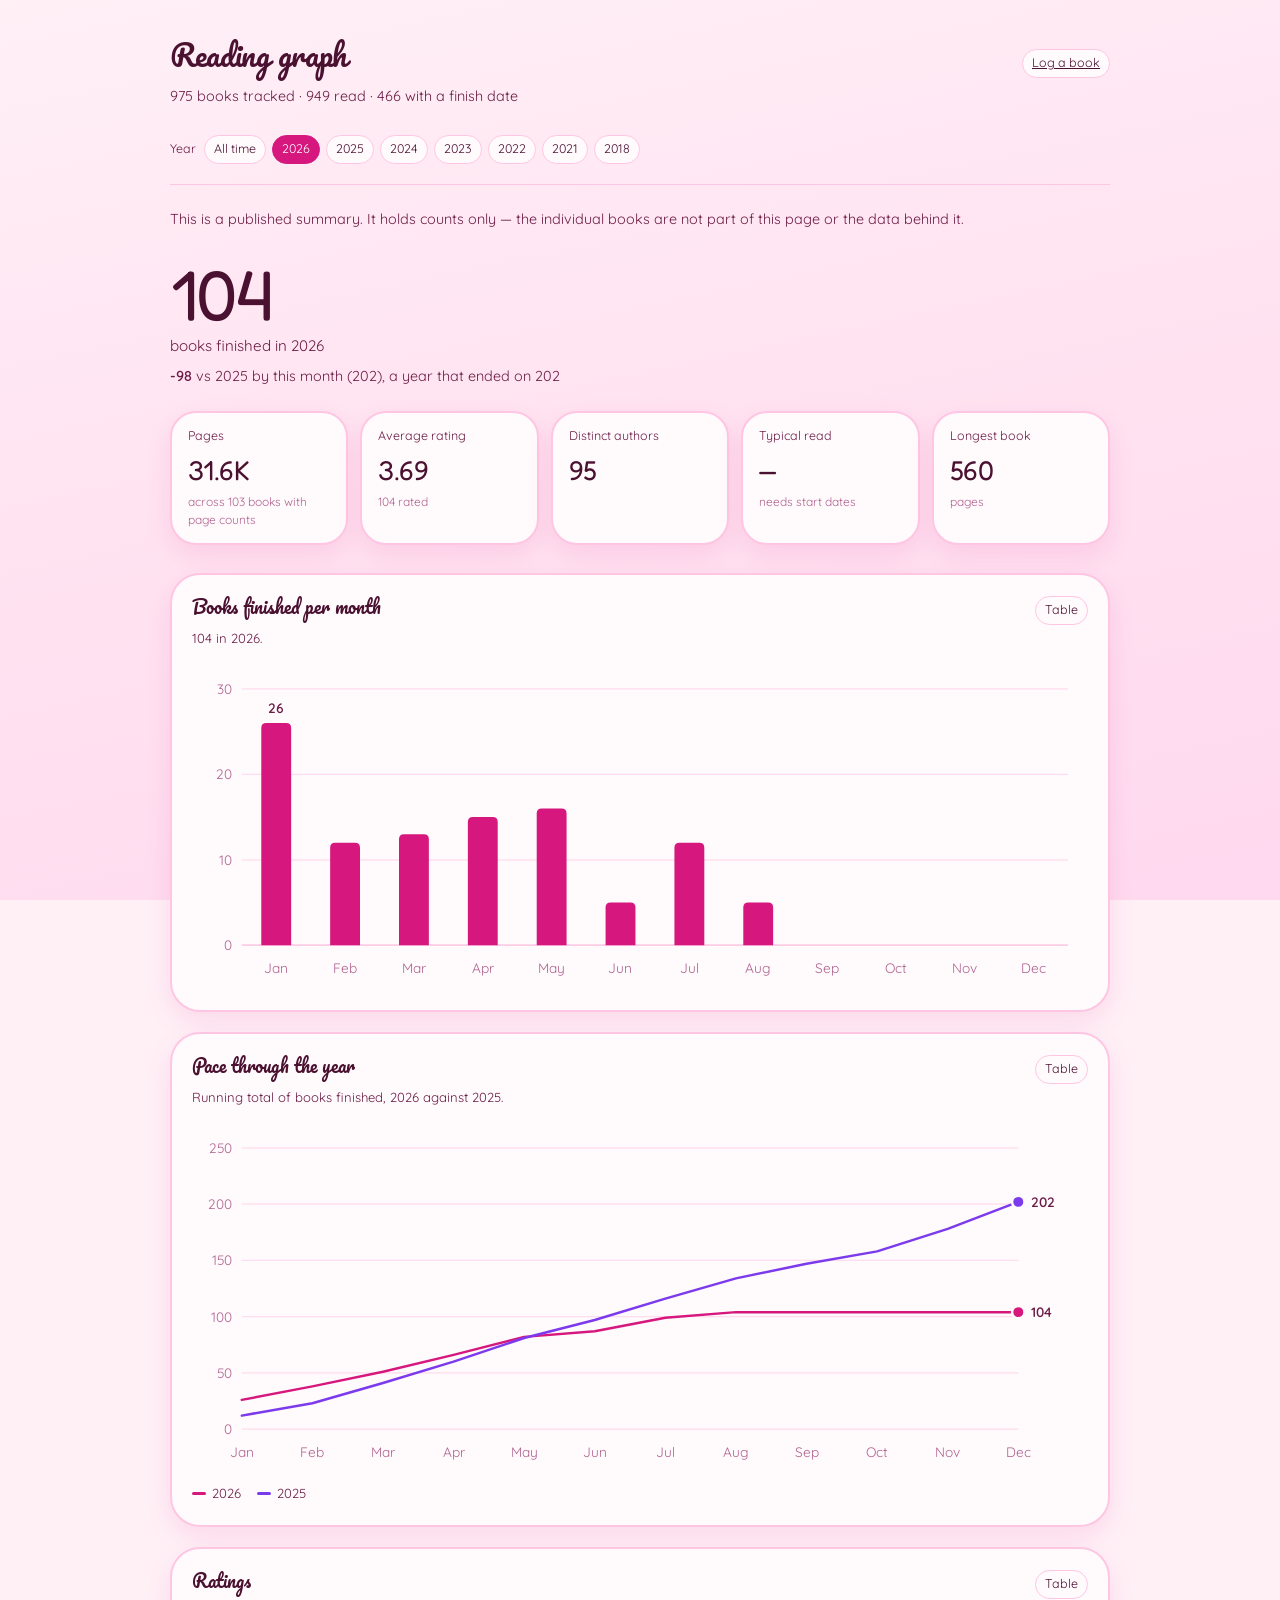
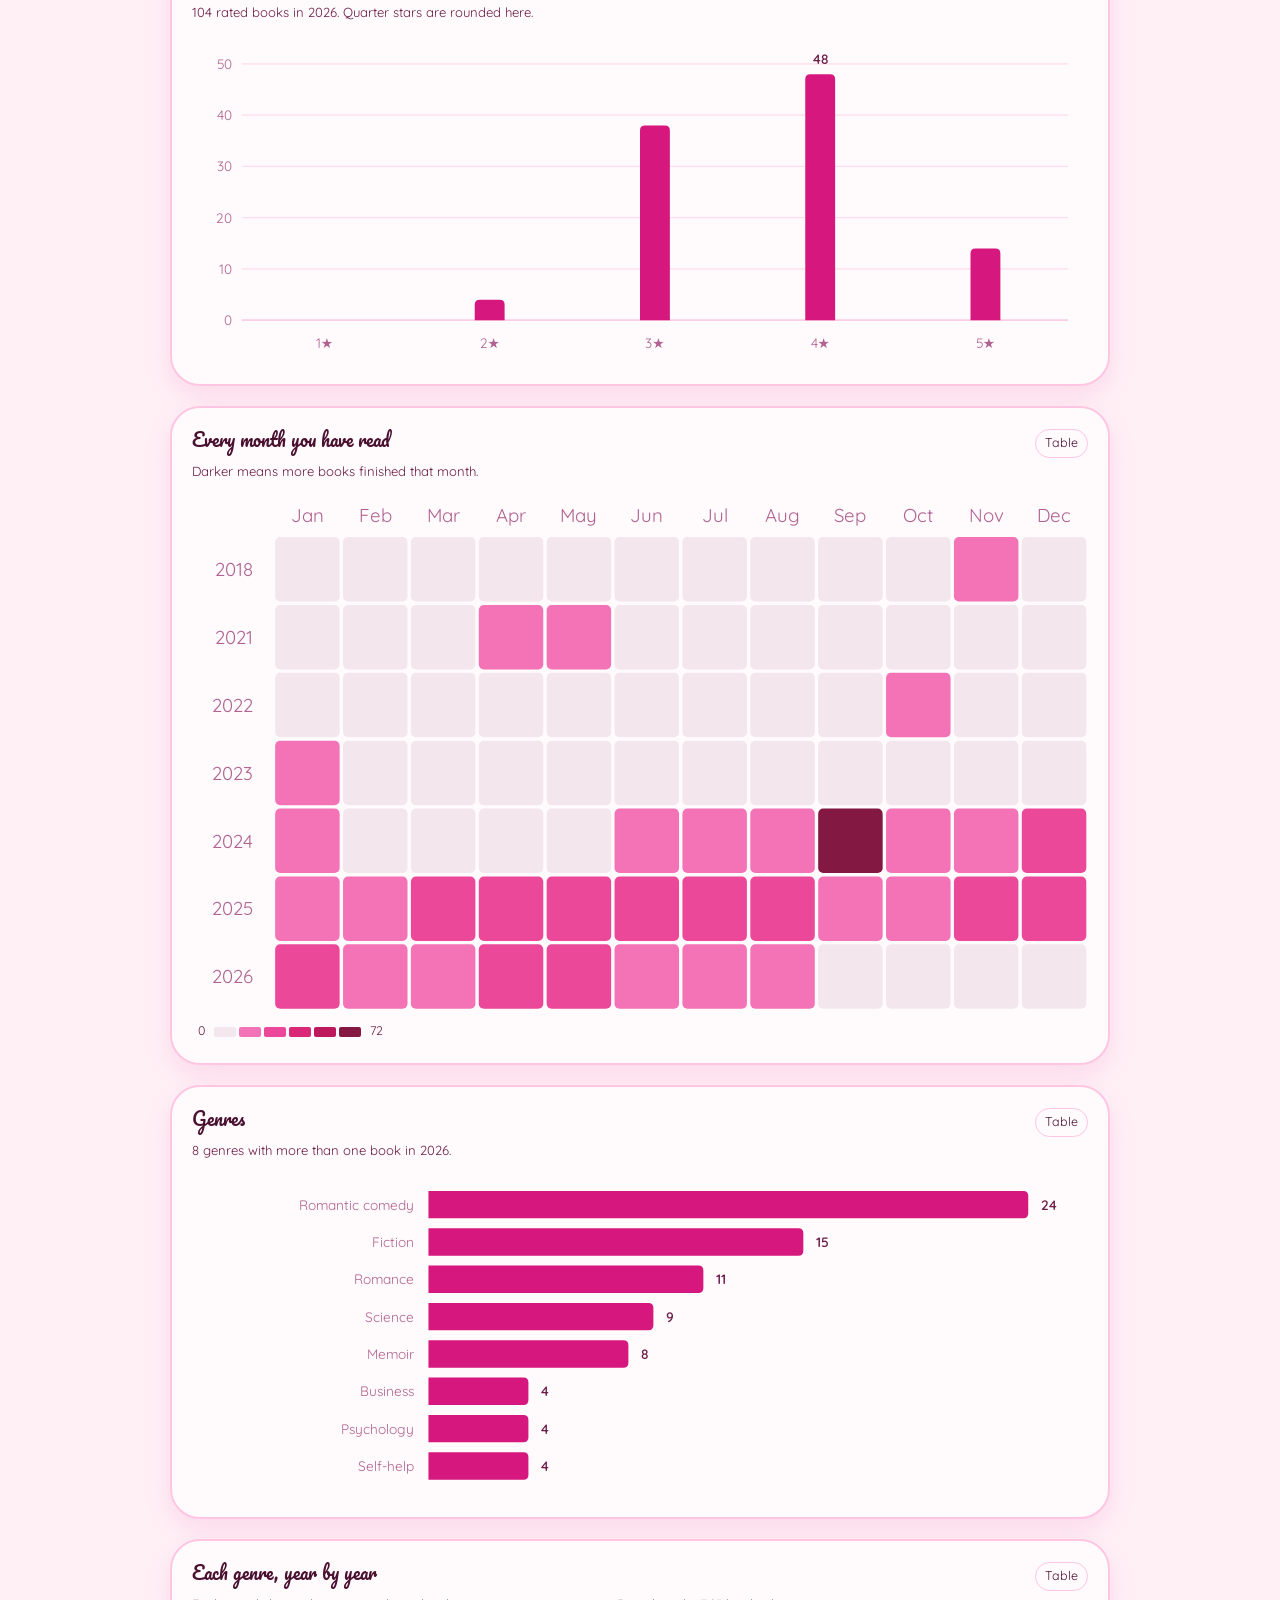
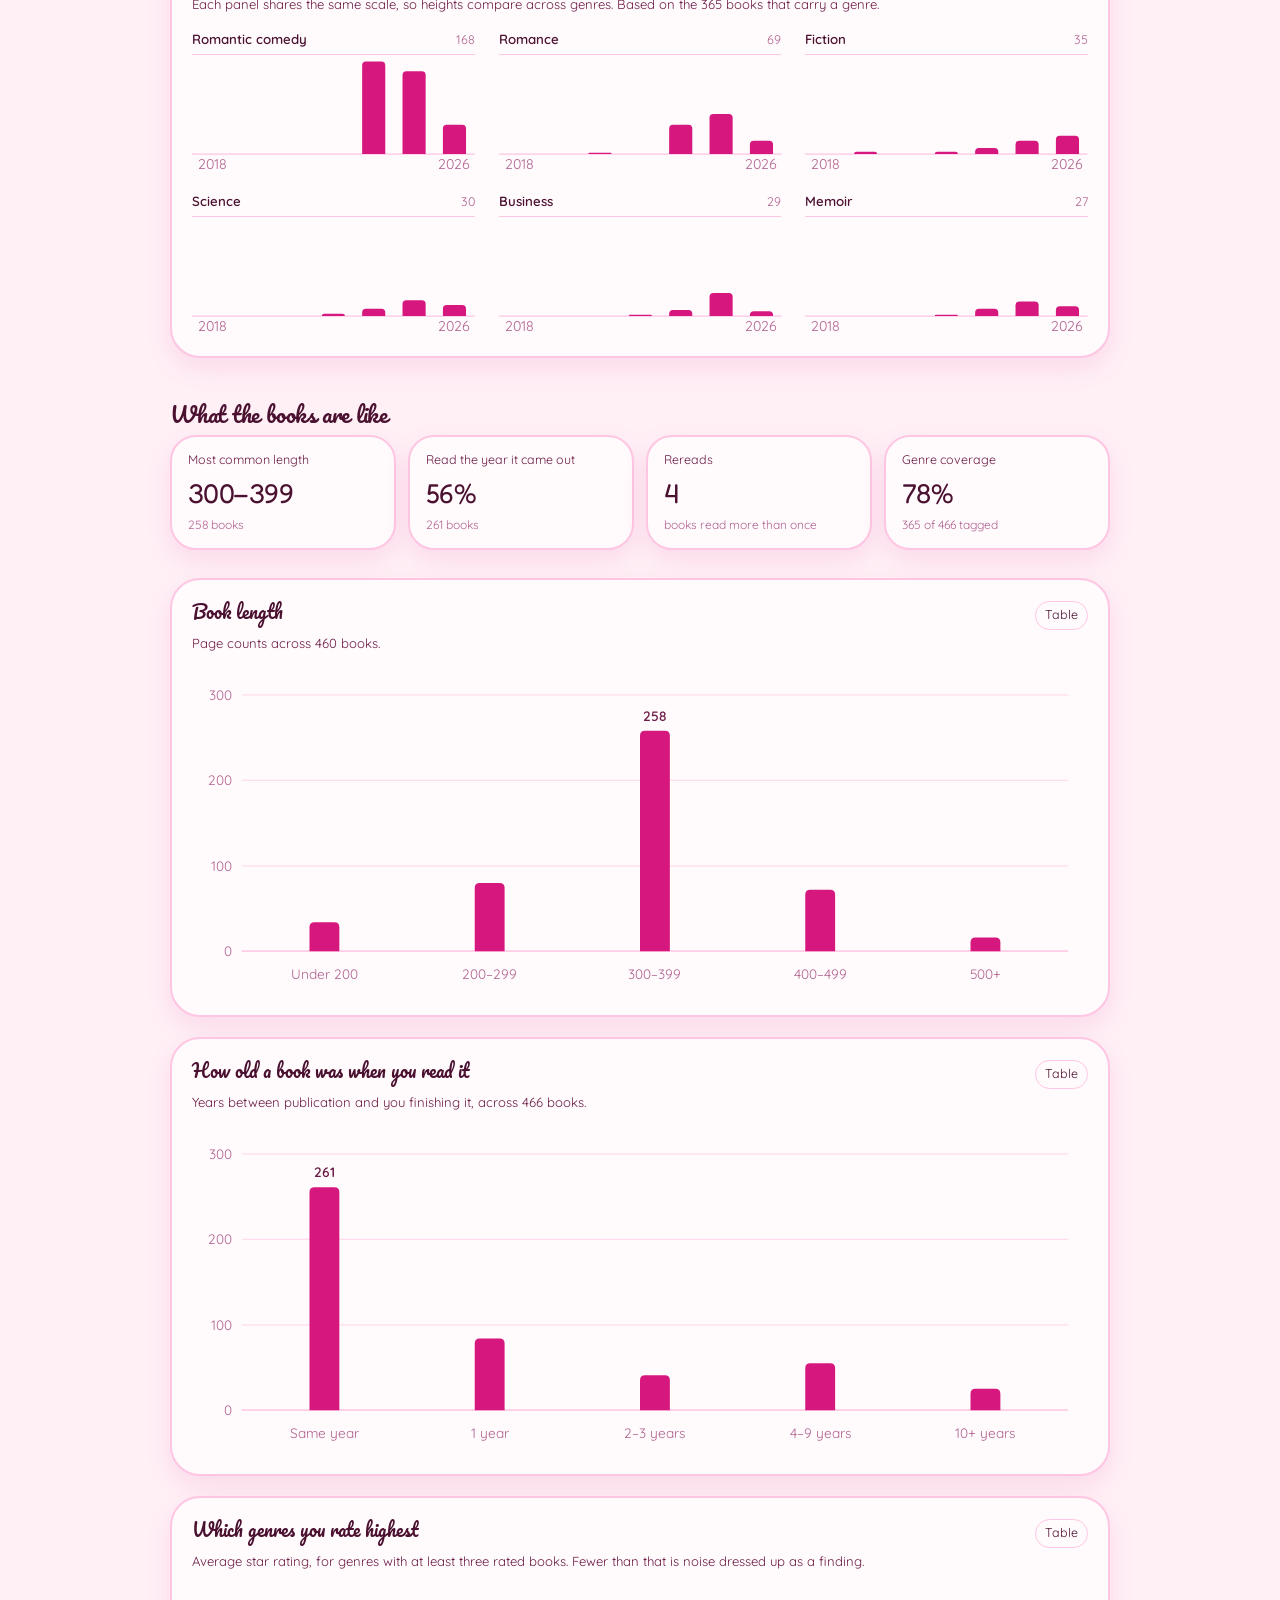
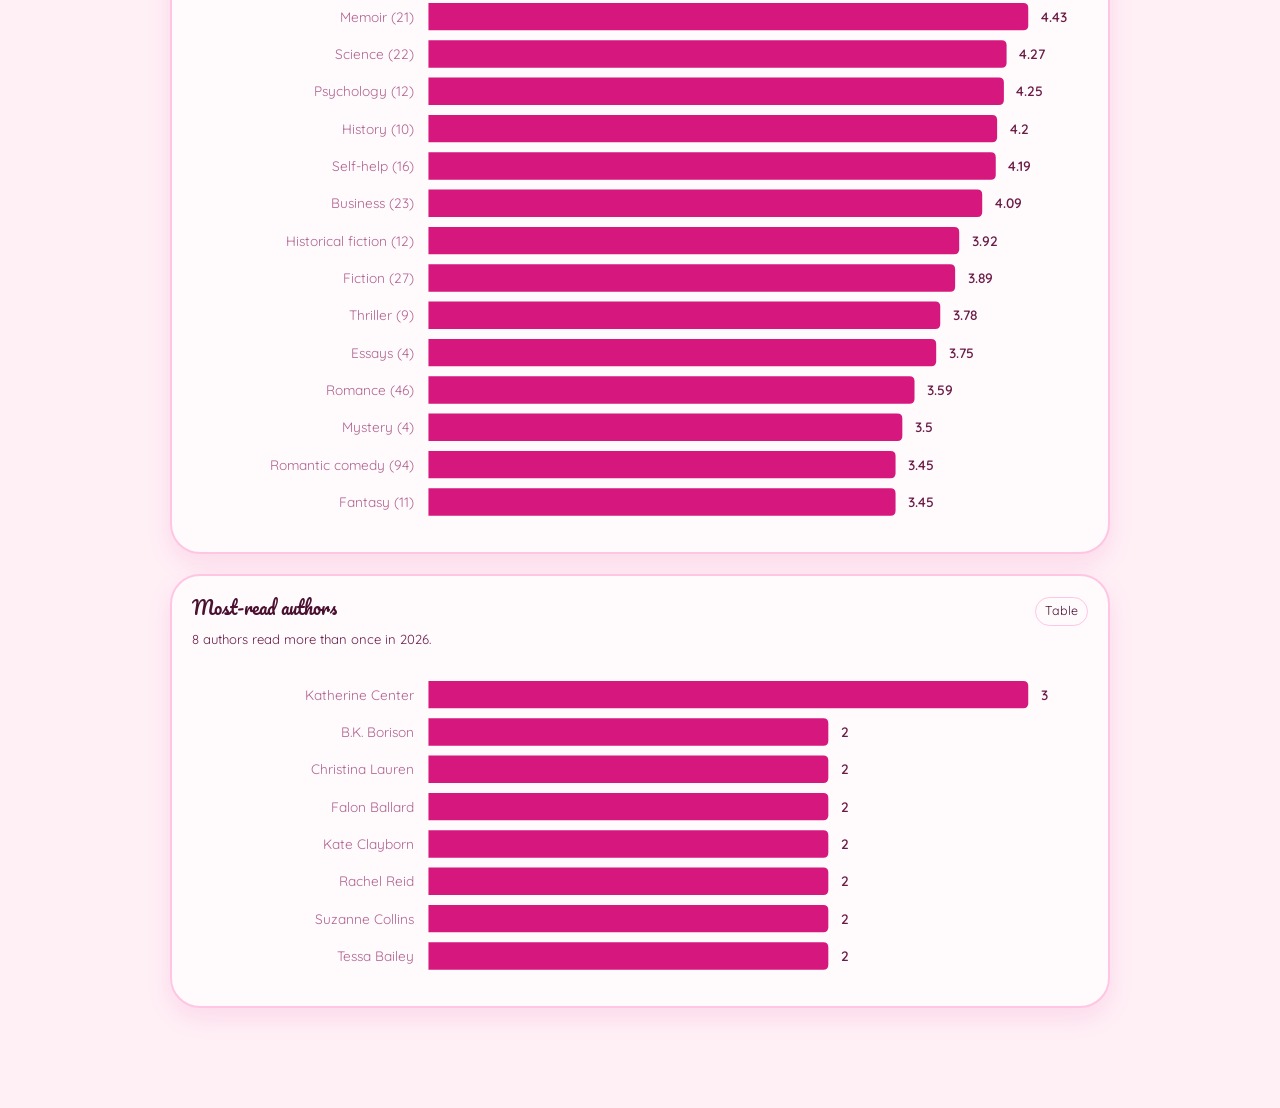
==== commit c5b67d77: "One look, no toggles Three themes and a picker were a choice nobody asked to make, and a control on " ====
--- a/index.html
+++ b/index.html
@@ -18,7 +18,6 @@
     <h1 class="site-title" id="siteTitle">Reading graph</h1>
     <div class="header-actions">
       <a class="btn btn-small" href="log.html">Log a book</a>
-      <span id="themePicker" style="display:flex;gap:6px"></span>
     </div>
   </header>
   <p class="site-sub" id="siteSub">Loading&hellip;</p>
@@ -28,12 +27,14 @@
   <!-- One filter row scoping every chart below it. -->
   <div class="filter-row" id="filterRow" hidden>
     <span class="tile-label" style="margin:0">Year</span>
-    <span id="yearButtons" style="display:flex;gap:6px;flex-wrap:wrap"></span>
+    <span id="yearButtons" class="scroll-row"></span>
     <span class="spacer"></span>
-    <button class="btn btn-small" id="importBtn" type="button">Import CSV</button>
-    <button class="btn btn-small" id="exportGr" type="button">Export for Goodreads</button>
-    <button class="btn btn-small" id="exportSg" type="button">Export for StoryGraph</button>
-    <button class="btn btn-small" id="exportJson" type="button">Download books.json</button>
+    <span id="dataActions" class="scroll-row">
+      <button class="btn btn-small" id="importBtn" type="button">Import CSV</button>
+      <button class="btn btn-small" id="exportGr" type="button">Export for Goodreads</button>
+      <button class="btn btn-small" id="exportSg" type="button">Export for StoryGraph</button>
+      <button class="btn btn-small" id="exportJson" type="button">Download books.json</button>
+    </span>
     <input type="file" id="fileInput" accept=".csv,text/csv" hidden>
   </div>
 
@@ -166,7 +167,7 @@
       <div class="shelf-controls">
         <label class="sr-only" for="shelfSearch">Search books</label>
         <input type="search" id="shelfSearch" placeholder="Search title, author, tag&hellip;">
-        <span id="statusFilters" style="display:flex;gap:6px;flex-wrap:wrap"></span>
+        <span id="statusFilters" class="scroll-row"></span>
       </div>
       <div class="table-wrap" id="shelfTable"></div>
     </section>
--- a/assets/theme.css
+++ b/assets/theme.css
@@ -1,18 +1,19 @@
 /*
- * Design tokens, in three themes.
+ * Design tokens — one look, called Blossom.
  *
- * Everything visual lives here: colours, type, radii, the shape of a bar. A
- * look changes by editing this file; nothing in the charts or the controllers
- * needs to know which theme is on.
+ * There was a theme system here with three looks and a picker. One look means
+ * no picker, no `data-theme` attribute, and no light/dark fork: every value is
+ * a plain custom property on :root, which is the whole of the visual design.
+ * Change how the site looks by changing this file; nothing else needs to know.
  *
- * The chart colours are not decoration and are not chosen by eye. Each theme's
- * series colours and heatmap ramp are checked against that theme's own surface
- * for colour-blind separation and contrast — see assets/js/palette.js, run by
- * tests.html. A theme that fails those checks fails the test run.
+ * The chart colours are not decoration and are not chosen by eye. The series
+ * colours and the heatmap ramp are checked against this page's own surface for
+ * colour-blind separation and contrast by assets/js/palette.js, run from
+ * tests.html. A palette that fails those checks fails the test run.
  */
 
-:root,
-:root[data-theme="barbie"] {
+:root {
+  /* One design, one appearance — deliberately not following the OS. */
   color-scheme: light;
 
   --font-display: Pacifico, 'Brush Script MT', cursive;
@@ -32,7 +33,8 @@
   --accent: #d6187e;
 
   /* Categorical: magenta against violet. Passes both colour-blind checks and
-     3:1 contrast on the pink surface. */
+     3:1 contrast on this surface. Hot pink was the obvious choice and failed
+     contrast at 2.4:1, so it is decoration only. */
   --series-1: #d6187e;
   --series-2: #7c3aed;
   --series-3: #0f766e;
@@ -55,128 +57,4 @@
   --cell-radius: 7px;
   --control-radius: 999px;
   --heading-weight: 400;
-  --playful: 1;
 }
-
-:root[data-theme="warm"] {
-  color-scheme: light;
-
-  --font-display: Newsreader, Georgia, serif;
-  --font-figure: Newsreader, Georgia, serif;
-  --font: Karla, 'Helvetica Neue', system-ui, sans-serif;
-
-  --page: #faf7f2;
-  --page-image: none;
-  --surface-1: #fffdf8;
-  --text-primary: #241f1a;
-  --text-secondary: #4f463d;
-  --text-muted: #8a7f72;
-  --gridline: #ece5d9;
-  --baseline: #d8cfc2;
-  --border: #e2dbd0;
-  --success: #006300;
-  --accent: #8d400c;
-
-  --series-1: #2a78d6;
-  --series-2: #eb6834;
-  --series-3: #1baf7a;
-
-  --seq-0: #ece5d9;
-  --seq-1: #6da7ec;
-  --seq-2: #3987e5;
-  --seq-3: #256abf;
-  --seq-4: #184f95;
-  --seq-5: #0d366b;
-
-  --radius: 10px;
-  --card-radius: 12px;
-  --card-border: 1px solid var(--border);
-  --card-shadow: none;
-  --bar-radius: 4px 4px 0 0;
-  --bar-fill: var(--series-1);
-  --cell-radius: 3px;
-  --control-radius: 8px;
-  --heading-weight: 400;
-  --playful: 0;
-}
-
-:root[data-theme="night"] {
-  color-scheme: dark;
-
-  --font-display: Newsreader, Georgia, serif;
-  --font-figure: Newsreader, Georgia, serif;
-  --font: Karla, 'Helvetica Neue', system-ui, sans-serif;
-
-  --page: #16130f;
-  --page-image: none;
-  --surface-1: #1c1917;
-  --text-primary: #f4efe7;
-  --text-secondary: #cdc3b6;
-  --text-muted: #8f8478;
-  --gridline: #2a231d;
-  --baseline: #3d342b;
-  --border: #332c25;
-  --success: #0ca30c;
-  --accent: #f0a875;
-
-  --series-1: #3987e5;
-  --series-2: #d95926;
-  --series-3: #199e70;
-
-  --seq-0: #241f1a;
-  --seq-1: #184f95;
-  --seq-2: #256abf;
-  --seq-3: #3987e5;
-  --seq-4: #6da7ec;
-  --seq-5: #9ec5f4;
-
-  --radius: 10px;
-  --card-radius: 12px;
-  --card-border: 1px solid var(--border);
-  --card-shadow: none;
-  --bar-radius: 4px 4px 0 0;
-  --bar-fill: var(--series-1);
-  --cell-radius: 3px;
-  --control-radius: 8px;
-  --heading-weight: 400;
-  --playful: 0;
-}
-
-/* No stored choice and a dark OS means night rather than a bright pink page. */
-@media (prefers-color-scheme: dark) {
-  :root:not([data-theme]) {
-    color-scheme: dark;
-    --font-display: Newsreader, Georgia, serif;
-    --font-figure: Newsreader, Georgia, serif;
-    --font: Karla, 'Helvetica Neue', system-ui, sans-serif;
-    --page: #16130f;
-    --page-image: none;
-    --surface-1: #1c1917;
-    --text-primary: #f4efe7;
-    --text-secondary: #cdc3b6;
-    --text-muted: #8f8478;
-    --gridline: #2a231d;
-    --baseline: #3d342b;
-    --border: #332c25;
-    --success: #0ca30c;
-    --accent: #f0a875;
-    --series-1: #3987e5;
-    --series-2: #d95926;
-    --series-3: #199e70;
-    --seq-0: #241f1a;
-    --seq-1: #184f95;
-    --seq-2: #256abf;
-    --seq-3: #3987e5;
-    --seq-4: #6da7ec;
-    --seq-5: #9ec5f4;
-    --radius: 10px;
-    --card-radius: 12px;
-    --card-border: 1px solid var(--border);
-    --card-shadow: none;
-    --bar-radius: 4px 4px 0 0;
-    --bar-fill: var(--series-1);
-    --cell-radius: 3px;
-    --control-radius: 8px;
-    --playful: 0;
-  }
-}
--- a/assets/app.css
+++ b/assets/app.css
@@ -97,6 +97,15 @@
 .btn-small { font-size: 0.78rem; padding: 4px 9px; }
 
 .spacer { flex: 1 1 auto; }
+
+/* Groups of controls: wrapped on a wide screen, one scrolling line on a
+   phone, where four wrapped rows of chrome pushed the reading off-screen. */
+.scroll-row {
+  display: flex;
+  gap: 6px;
+  flex-wrap: wrap;
+  align-items: center;
+}
 
 /* ---------- hero + stat tiles ---------- */
 
@@ -391,9 +400,100 @@
   clip: rect(0 0 0 0); white-space: nowrap; border: 0;
 }
 
-@media (max-width: 620px) {
-  .hero-value { font-size: 3rem; }
-  .wrap { padding: 20px 14px 60px; }
+/* ---------- phones ---------- */
+
+@media (max-width: 700px) {
+  .wrap { padding: 20px 16px 56px; }
+
+  .site-title { font-size: 1.6rem; }
+  .site-sub { margin-bottom: 18px; font-size: 0.85rem; }
+  .hero-value { font-size: 3.4rem; }
+  .hero-label { font-size: 0.9rem; }
+
+  /* A finger is not a cursor: every control gets a 44px target, which is the
+     smallest thing most people can hit reliably. */
+  .btn {
+    min-height: 44px;
+    padding: 11px 16px;
+    font-size: 0.9rem;
+    display: inline-flex;
+    align-items: center;
+  }
+  .btn-small { min-height: 40px; padding: 9px 14px; font-size: 0.85rem; }
+
+  /* Eight year buttons and four export buttons wrapped into four rows of
+     chrome before any reading showed. One scrolling row each instead. */
+  .filter-row {
+    flex-direction: column;
+    align-items: stretch;
+    gap: 12px;
+    margin-bottom: 20px;
+  }
+  .filter-row .spacer { display: none; }
+
+  .scroll-row {
+    gap: 8px;
+    overflow-x: auto;
+    flex-wrap: nowrap;
+    /* A flex item defaults to min-width:auto, so it grows to fit its content
+       and overflow-x never engages — the row pushed the whole page sideways
+       instead of scrolling inside itself. */
+    min-width: 0;
+    max-width: 100%;
+    padding-bottom: 4px;
+    scrollbar-width: none;
+    -webkit-overflow-scrolling: touch;
+  }
+  .scroll-row::-webkit-scrollbar { display: none; }
+  .scroll-row > * { flex: 0 0 auto; }
+
+  /*
+   * Chart text is sized in viewBox units, so it shrinks with the chart. A
+   * 720-wide chart on a 343px screen renders 11px type at about 5px — legible
+   * on the desktop it was measured on, and unreadable on a phone. These sizes
+   * are in viewBox units and land back at roughly 10-11px on screen.
+   */
+  .axis-text { font-size: 26px; }
+  .value-label { font-size: 28px; }
+  .multiple .axis-text { font-size: 15px; }
+
+  /*
+   * The heatmap is the one chart that cannot shrink: squeezed to a phone it
+   * ran the month names together into "JanFebMar" and clipped "2018" to "018".
+   * It scrolls sideways at its natural size instead, so cells stay tappable
+   * and the labels stay whole. Its text is therefore NOT scaled up like the
+   * charts above, which do shrink to fit.
+   */
+  .chart-scroll {
+    overflow-x: auto;
+    -webkit-overflow-scrolling: touch;
+    scrollbar-width: thin;
+  }
+  .chart-scroll .chart-svg {
+    width: auto;
+    min-width: 540px;
+  }
+  .chart-scroll .axis-text { font-size: 12px; }
+
+  .card { padding: 16px 14px 18px; }
+  .card-title { font-size: 1.05rem; }
+  .tiles { gap: 10px; }
+  .tile { padding: 12px 14px; }
+  .tile-value { font-size: 1.45rem; }
+
+  .shelf-controls input[type="search"] { width: 100%; min-height: 44px; }
+  .field input, .field select, .field textarea { min-height: 44px; font-size: 16px; }
+
+  table.data { font-size: 0.8rem; }
+  table.data th, table.data td { padding: 9px 8px; }
+
+  .section-head { font-size: 1.2rem; margin-top: 30px; }
+  .multiples { grid-template-columns: 1fr; gap: 18px; }
+}
+
+@media (max-width: 400px) {
+  .hero-value { font-size: 2.9rem; }
+  .tiles { grid-template-columns: 1fr 1fr; }
 }
 
 /* ---------- section headings ---------- */
